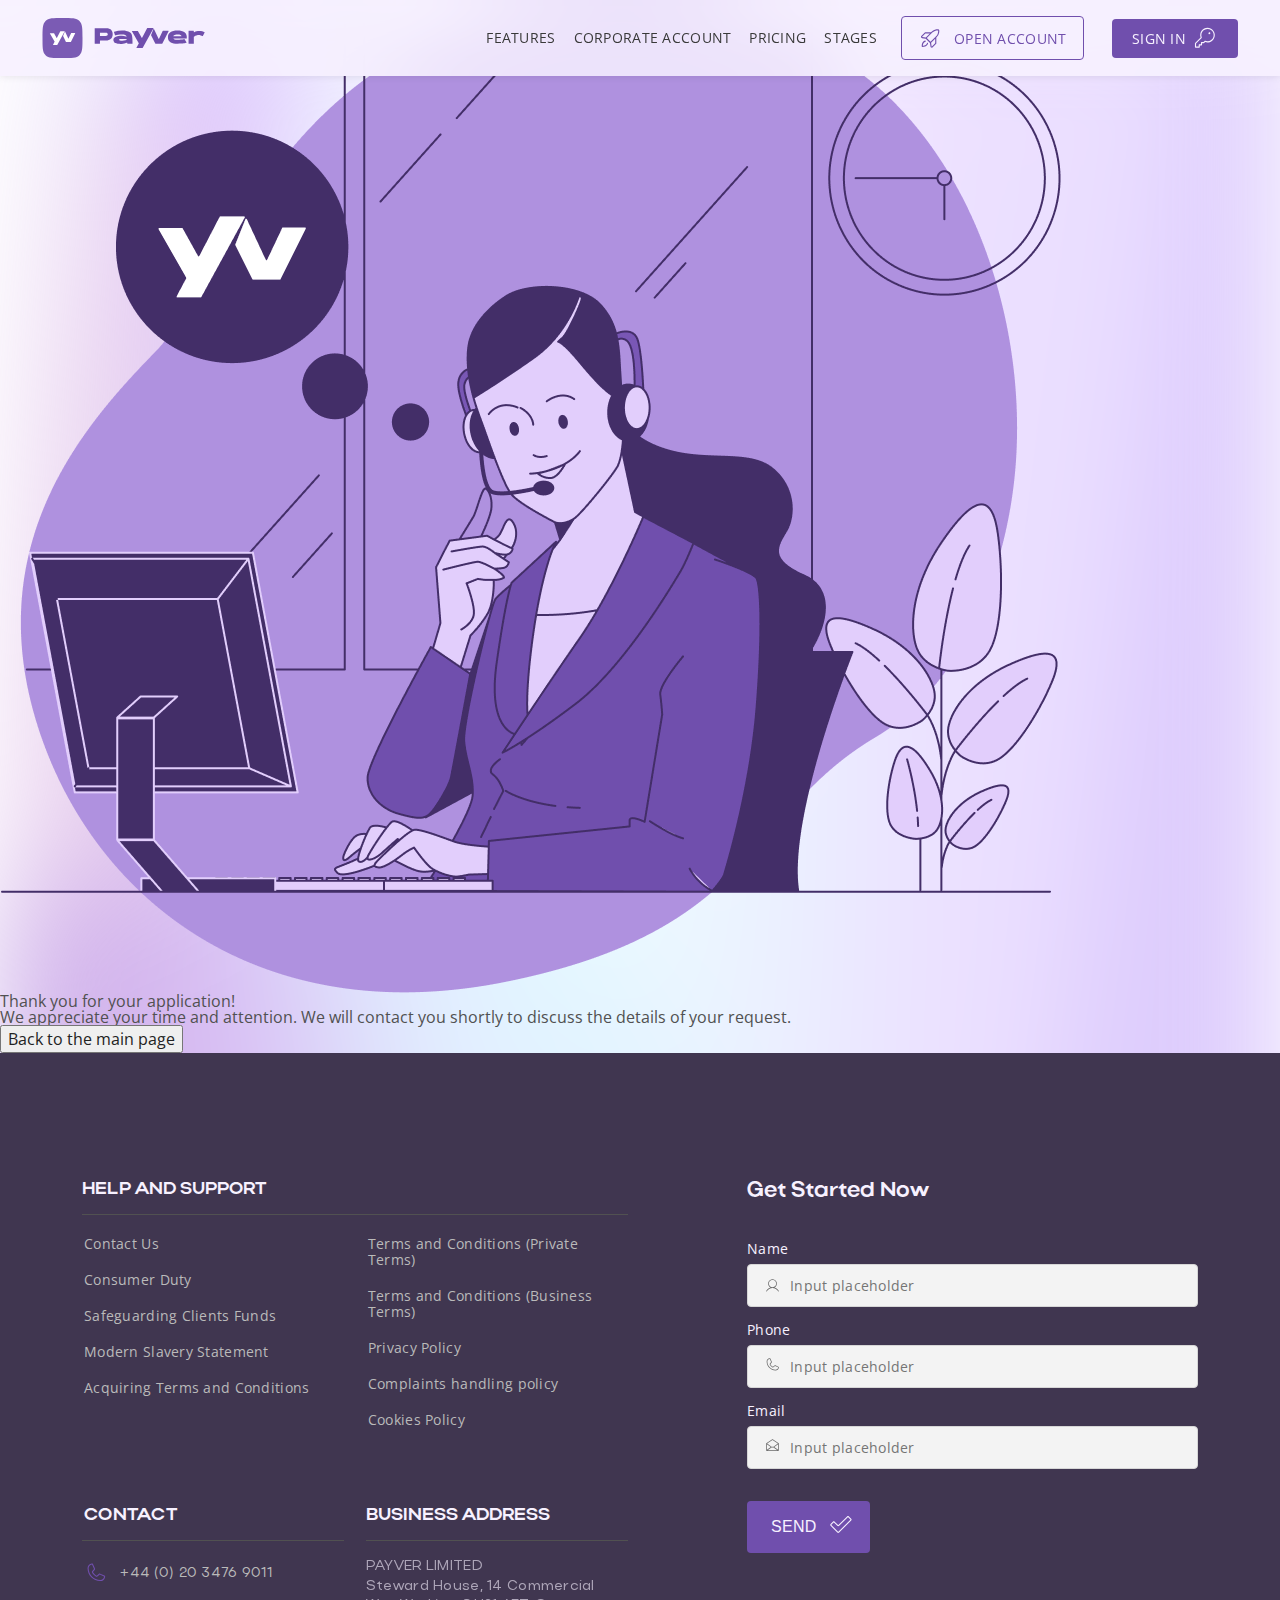
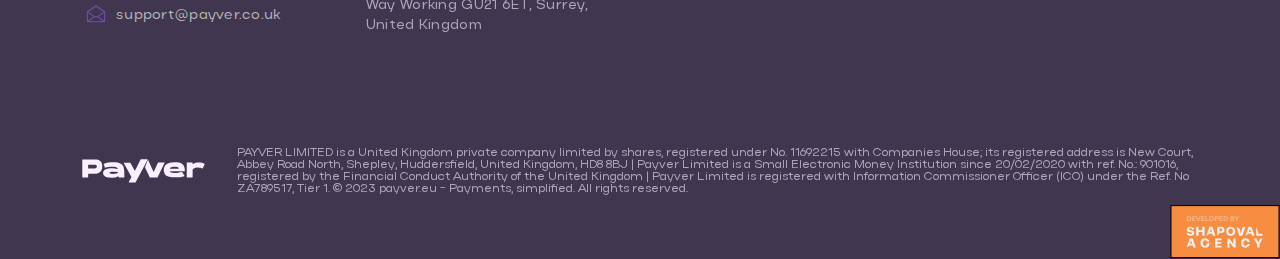
==== thank-you-page.html @ 61937134 "sss" ====
<!DOCTYPE html>
<html lang="en">
<head>
    <meta charset="UTF-8">
    <meta name="viewport" content="width=device-width, initial-scale=1.0">
    <link rel="icon" type="image/x-icon" href="image/favicon.png">
    <link rel="stylesheet" href="style/slick.css">
    <link rel="stylesheet" href="style/reset.css">
    <link rel="stylesheet" href="style/style.css">

    <title>Payver</title>
</head>
<body>
    <header>
        <div class="header-wrapper">
            <div class="logo">
                <a href="#">
                    <img src="image/Logo.svg" alt="Payver">
                </a>
            </div>
            <ul class="header-navigation">
                <li>
                    <a href="#">Features</a>
                </li>
                <li>
                    <a href="#">Corporate account</a>
                </li>
                <li>
                    <a href="#">Pricing</a>
                </li>
                <li>
                    <a href="#">stages</a>
                </li>
            </ul>
            <div class="header-group-button">
                <button>open account</button>
                <button>Sign in</button>
            </div>
            <div class="burger-icon">
                <div class="burger-line"></div>
                <div class="burger-line"></div>
                <div class="burger-line"></div>
            </div>
        </div>
    </header>

    <main class="main">
        <div class="main-container">
            <div class="main-container-left">
                <img src="image/thank-you-img.png" alt="thank-you-img">
            </div>
            <div class="main-container-right">
                <h1>Thank you for your application!</h1>
                <p>We appreciate your time and attention. We will contact you shortly to discuss the details of your request.</p>
                <button>Back to the main page</button>
            </div>
        </div>
        <footer>
            <div class="wrapper">
                <div class="footer-flex">
                    <div class="footer-left">
                        <div class="footer-left-top">
                            <h2>HELP AND SUPPORT</h2>
                            <div class="footer-left-top-flex footer-left-top-flex-hover">
                                <ul>
                                    <li>
                                        <a href="#">Contact Us</a>
                                    </li>
                                    <li>
                                        <a href="#">Consumer Duty</a>
                                    </li>
                                    <li>
                                        <a href="#">Safeguarding Clients Funds</a>
                                    </li>
                                    <li>
                                        <a href="#">Modern Slavery Statement</a>
                                    </li>
                                    <li>
                                        <a href="#">Acquiring Terms and Conditions</a>
                                    </li>
                                </ul>
                                <ul>
                                    <li>
                                        <a href="#">Terms and Conditions (Private Terms)</a>
                                    </li>
                                    <li>
                                        <a href="#">Terms and Conditions (Business Terms)</a>
                                    </li>
                                    <li>
                                        <a href="#">Privacy Policy</a>
                                    </li>
                                    <li>
                                        <a href="#">Complaints handling policy</a>
                                    </li>
                                    <li>
                                        <a href="#">Cookies Policy</a>
                                    </li>
                                </ul>
                            </div>
                        </div>
                        <div class="footer-left-bottom">
                            <div class="footer-left-top-flex footer-left-top-flex2">
                                <ul>
                                    <li>CONTACT</li>
                                    <li>
                                        <a href="#">
                                            <img src="image/link-tel.svg" alt="+44 (0) 20 3476 9011"> +44 (0) 20 3476
                                            9011
                                        </a>
                                    </li>
                                    <li>
                                        <a href="#"><img src="image/link-mail.svg"
                                                alt="+44 (0) 20 3476 9011">support@payver.co.uk</a>
                                    </li>
                                </ul>
                                <div>
                                    <h2>BUSINESS ADDRESS</h2>
                                    <p>PAYVER LIMITED <br> Steward House, 14 Commercial Way Working GU21 6ET, Surrey,
                                        United
                                        Kingdom</p>
                                </div>
                            </div>
                        </div>
                    </div>
                    <div class="footer-right">
                        <h2>Get Started Now</h2>
                        <form action="">
                            <label for="name">
                                Name
                            </label>
                            <input type="text" placeholder="Input placeholder" name="name" class="input-footer">
                            <label for="tel">
                                Phone
                            </label>
                            <input type="tel" placeholder="Input placeholder" name="tel" class="input-footer">
                            <label for="email">
                                Email
                            </label>
                            <input type="email" placeholder="Input placeholder" name="email" class="input-footer">
                            <input type="submit" class="submit" value="Send">
                        </form>
                    </div>
                </div>
                <div class="footer-bottom">
                    <div class="footer-bottom-logo">
                        <img src="image/big-logo.svg" alt="Payver">
                    </div>
                    <p>PAYVER LIMITED is a United Kingdom private company limited by shares, registered under No.
                        11692215
                        with Companies House; its registered address is New Court, Abbey Road North, Shepley,
                        Huddersfield,
                        United Kingdom, HD8 8BJ | Payver Limited is a Small Electronic Money Institution since
                        20/02/2020
                        with ref. No.: 901016, registered by the Financial Conduct Authority of the United Kingdom |
                        Payver
                        Limited is registered with Information Commissioner Officer (ICO) under the Ref. No ZA789517,
                        Tier
                        1. © 2023 payver.eu - Payments, simplified. All rights reserved.</p>
                </div>
            </div>
            <div class="footer-position">
                <a href="#">
                    <img src="image/LabelAgency.svg" alt="shapoval agency">
                </a>
            </div>
        </footer>
    </main>

</body>
</html>
---- style/style.css ----
@font-face {
    font-family: Actay-Regular;
    src: url(../fonts/Actay-Regular.woff2) format("woff2"),
        url(../fonts/Actay-Regular.woff) format("woff"),
        url(../fonts/Actay-Regular.ttf) format("truetype"),
        url(../fonts/Actay-Regular.otf) format("opentype");
    font-weight: 400;
    font-style: normal;
    font-display: swap
}

@font-face {
    font-family: ActayWide-Bold;
    src: url(../fonts/ActayWide-Bold.otf) format("woff2"),
        url(../fonts/ActayWide-Bold.woff) format("woff"),
        url(../fonts/ActayWide-Bold.ttf) format("truetype"),
        url(../fonts/ActayWide-Bold.otf) format("opentype");
    font-weight: 700;
    font-style: normal;
    font-display: swap
}

@font-face {
    font-family: ActayWide-BoldItalic;
    src: url(../fonts/ActayWide-BoldItalic.woff2) format("woff2"),
        url(../fonts/ActayWide-BoldItalic.woff) format("woff"),
        url(../fonts/ActayWide-BoldItalic.ttf) format("truetype"),
        url(../fonts/ActayWide-BoldItalic.otf) format("opentype");
    font-weight: 700;
    font-style: italic;
    font-display: swap
}

@font-face {
    font-family: OpenSans;
    src: url(../fonts/OpenSans.woff2) format("woff2"),
        url(../fonts/OpenSans.woff) format("woff"),
        url(../fonts/OpenSans.ttf) format("truetype"),
        url(../fonts/OpenSans.otf) format("opentype");
    font-weight: 400;
    font-style: normal;
    font-display: swap
}

@font-face {
    font-family: Ubuntu-Regular;
    src: url(../fonts/Ubuntu-Regular.woff2) format("woff2"),
        url(../fonts/Ubuntu-Regular.woff) format("woff"),
        url(../fonts/Ubuntu-Regular.ttf) format("truetype"),
        url(../fonts/Ubuntu-Regular.otf) format("opentype");
    font-weight: 400;
    font-style: normal;
    font-display: swap
}

body {
    font-family: OpenSans, sans-serif;
    color: #515151;
    font-weight: 400;
    position: relative;
}

body::after {
    content: "";
    background: url(../image/Background.svg);
    background-repeat: no-repeat;
    background-size: cover;
    background-position: center;
    width: 100%;
    height: 100%;
    position: absolute;
    left: 0;
    top: 0;
    filter: blur(52.491641998291016px);
    z-index: 0;
}

main {
    position: relative;
    z-index: 1;
    overflow: hidden;
}

.input-form {
    transition: all 0.5s;
    cursor: pointer;
}

.input-form:hover {
    border: 1px solid #7957B5 !important;
    transition: all 0.5s;
}

.input-form:hover::placeholder {
    color: #393939 !important;
    transition: all 0.5s;
}

.input-form:focus {
    border: 1px solid #7957B5 !important;
    transition: all 0.5s;
}

.input-form:focus::placeholder {
    color: #393939 !important;
    transition: all 0.5s;
}

.input-form:active {
    border: 1px solid #7957B5 !important;
    transition: all 0.5s;
}

.input-form:active::placeholder {
    color: #393939 !important;
    transition: all 0.5s;
}

button {
    font-family: OpenSans, sans-serif;
    font-weight: 400;
    transition: all 0.5s;
}

.header-group-button button:nth-of-type(2):hover {
    background: url(../image/button-icon2.svg), #9571D2;
    background-size: inherit;
    background-repeat: no-repeat;
    background-position: 70px;
    transition: all 0.5s;
}

.header-group-button button:nth-of-type(2):active {
    background: url(../image/button-icon2.svg), #5D4191;
    background-size: inherit;
    background-repeat: no-repeat;
    background-position: 70px;
    transition: all 0.5s;
}

.header-group-button button:nth-of-type(1):hover {
    border: 1px solid #9571D2;
    color: #9571D2;
    transition: all 0.5s;
}

.header-group-button button:nth-of-type(1):active {
    border: 1px solid #5D4191;
    color: #5D4191;
    transition: all 0.5s;
}

.card-payments-left button:hover {
    background: url(../image/arrow-btn.svg), #9571D2;
    background-repeat: no-repeat;
    background-size: auto;
    background-position: 173px 15px;
    transition: all 0.5s;
}

.card-payments-left button:active {
    background: url(../image/arrow-btn.svg), #5D4191;
    background-repeat: no-repeat;
    background-size: auto;
    background-position: 173px 15px;
    transition: all 0.5s;
}

.banking-account-top button:hover {
    background: url(../image/arrow-btn.svg), #9571D2;
    background-repeat: no-repeat;
    background-size: auto;
    background-position: 173px 15px;
    transition: all 0.5s;
}

.banking-account-top button:active {
    background: url(../image/arrow-btn.svg), #5D4191;
    background-repeat: no-repeat;
    background-size: auto;
    background-position: 173px 15px;
    transition: all 0.5s;
}

.transparent-pricing-left button:hover {
    background: url(../image/arrow-btn.svg), #9571D2;
    background-repeat: no-repeat;
    background-size: auto;
    background-position: 150px 15px;
    transition: all 0.5s;
}

.transparent-pricing-left button:active {
    background: url(../image/arrow-btn.svg), #5D4191;
    background-repeat: no-repeat;
    background-size: auto;
    background-position: 150px 15px;
    transition: all 0.5s;
}

.features-top button:hover {
    background: url(../image/arrow-btn.svg), #9571D2;
    background-repeat: no-repeat;
    background-size: auto;
    background-position: 80px 15px;
    transition: all 0.5s;
}

.features-top button:active {
    background: url(../image/arrow-btn.svg), #5D4191;
    background-repeat: no-repeat;
    background-size: auto;
    background-position: 80px 15px;
    transition: all 0.5s;
}

.viban-account .wrapper>button:hover {
    background: url(../image/icon-people.svg), #9571D2;
    background-repeat: no-repeat;
    background-size: auto;
    background-position: 160px 12px;
    transition: all 0.5s;
}

.viban-account .wrapper>button:active {
    background: url(../image/icon-people.svg), #5D4191;
    background-repeat: no-repeat;
    background-size: auto;
    background-position: 160px 12px;
    transition: all 0.5s;
}

.viban-account-tampl-section-flex button:hover {
    background: url(../image/arrow-btn.svg), #9571D2;
    background-repeat: no-repeat;
    background-size: auto;
    background-position: 130px 16px;
    transition: all 0.5s;
}

.viban-account-tampl-section-flex button:active {
    background: url(../image/arrow-btn.svg), #5D4191;
    background-repeat: no-repeat;
    background-size: auto;
    background-position: 130px 16px;
    transition: all 0.5s;
}

.multicurrency-left-flex button:nth-of-type(1):hover {
    background: url(../image/icon-people.svg), #9571D2;
    background-repeat: no-repeat;
    background-size: auto;
    background-position: 255px 11px;
    transition: all 0.5s;
}

.multicurrency-left-flex button:nth-of-type(1):active {
    background: url(../image/icon-people.svg), #5D4191;
    background-repeat: no-repeat;
    background-size: auto;
    background-position: 255px 11px;
    transition: all 0.5s;
}

.banner-item button:hover {
    background: url(../image/icon-btn.svg), #E2CEFC;
    background-repeat: no-repeat;
    background-size: auto;
    background-position: 135px;
    transition: all 0.5s;
}

.banner-item button:active {
    background: url(../image/icon-btn.svg), #CAADF4;
    background-repeat: no-repeat;
    background-size: auto;
    background-position: 135px;
    transition: all 0.5s;
}

.banner-right>button:hover {
    background: #F7F1FF;
    border: 1px solid transparent;
    color: #704FAD;
    transition: all 0.5s;
}

.banner-right>button:active {
    background: #E2CEFC;
    color: #704FAD;
    border: 1px solid #CAADF4;
    transition: all 0.5s;

}

.multicurrency-left-flex button:nth-of-type(2):hover {
    border: 1px solid #9571D2;
    color: #9571D2;
    transition: all 0.5s;
}

.multicurrency-left-flex button:nth-of-type(2):active {
    border: 1px solid #5D4191;
    color: #5D4191;
    transition: all 0.5s;
}

header {
    position: absolute;
    left: 0;
    top: 0;
    height: 76px;
    width: 100%;
    background: rgba(247, 241, 255, 0.85);
    box-shadow: 0px 0px 8px 0px rgba(0, 0, 0, 0.10);
    backdrop-filter: blur(32px);
    z-index: 100;
}

.header-wrapper {
    max-width: 1372px;
    width: 100%;
    display: flex;
    margin: 0 auto;
    align-items: center;
    height: 100%;
}

.header-navigation {
    display: flex;
    align-items: center;
    margin-left: auto;
}

.header-navigation li {
    margin-right: 18px;
    padding-bottom: 4px;
    padding-top: 4px;
    cursor: pointer;
    transition: all 0.5s;
    border-bottom: 2px solid transparent;
}

.header-navigation li:hover {
    border-bottom: 2px solid #704FAD;
    transition: all 0.5s;
}

.header-navigation li:nth-last-of-type(1) {
    margin-right: 24px;
}

.header-navigation li a {
    color: #393939;
    font-size: 14px;
    font-style: normal;
    font-weight: 400;
    line-height: normal;
    letter-spacing: 0.28px;
    text-transform: uppercase;
    text-decoration: none;
}

.header-group-button button:nth-of-type(1) {
    width: 183px;
    height: 44px;
    border-radius: 4px;
    background: url(../image/button-icon1.svg);
    background-size: auto;
    background-repeat: no-repeat;
    background-position: 16px;
    font-family: OpenSans, sans-serif;
    border: 1px solid #704FAD;
    padding: 10px 20px 10px 52px;
    box-sizing: border-box;
    color: #704FAD;
    font-size: 14px;
    font-weight: 400;
    letter-spacing: 0.28px;
    text-transform: uppercase;
    white-space: nowrap;
    margin-right: 24px;
    border-radius: 4px;
}

.header-group-button button:nth-of-type(2) {
    padding: 10px 20px;
    border-radius: 4px;
    background: url(../image/button-icon2.svg), #704FAD;
    background-size: inherit;
    background-repeat: no-repeat;
    background-position: 80px;
    padding: 10px 52px 10px 20px;
    box-sizing: border-box;
    color: #F7F1FF;
    font-family: OpenSans, sans-serif;
    font-size: 14px;
    font-weight: 400;
    letter-spacing: 0.28px;
    text-transform: uppercase;
    border-radius: 4px;
    border: none;
}

.banner {
    padding-top: 124px;
    padding-bottom: 48px;
}

.banner-wrapper {
    max-width: 1372px;
    margin: 0 auto;
    display: flex;
    justify-content: space-between;
}

.banner-left {
    min-width: 715px;
    max-width: 864px;
    border-radius: 8px;
    height: 564px;
    position: relative;
    width: 100%;
    margin-right: 24px;
}

.banner-slider {
    min-width: 715px;
    max-width: 864px;
    border-radius: 8px;
    height: 564px;
    width: 100%;
}

.banner-slider .slick-list {
    width: 100%;
    height: 100%;
}

.banner-slider .slick-list .slick-track {
    width: 100%;
    height: 100%;
}

.banner-slider .slick-slide {
    height: 100%;
    min-width: 715px;
    max-width: 864px;
    width: 100%;
}

.banner-slider .slick-slide>div {
    height: 100%;
}

.banner-item {
    border-radius: 8px;
    background: url(../image/banner-left-img.png);
    background-repeat: no-repeat;
    background-size: cover;
    background-position: right;
    min-width: 715px;
    max-width: 864px;
    width: 100%;
    height: 100%;
    box-sizing: border-box;
    padding: 101px 128px 32px 72px;
    display: flex !important;
}

.banner-right {
    background: url(../image/banner-right-img.png);
    background-repeat: no-repeat;
    background-size: cover;
    width: 100%;
    min-width: 335px;
    max-width: 484px;
    border-radius: 8px;
    height: 564px;
    display: flex;
    flex-direction: column;
    align-items: center;
    padding: 56px 0 32px 0;
    box-sizing: border-box;
    background-position: center;
}

.banner-item-left h2 {
    color: #F7F1FF;
    font-family: ActayWide-Bold, sans-serif;
    font-size: 50px;
    font-weight: 700;
    line-height: 110%;
    margin-bottom: 16px;
}

.banner-item-left h2 span {
    color: #CAADF4;
    font-family: ActayWide-Bold, sans-serif;
    font-size: 50px;
    font-weight: 700;
    line-height: 110%;
}

.banner-item-left p {
    max-width: 356px;
    color: #F7F1FF;
    font-family: Actay-Regular, sans-serif;
    font-weight: 400;
    line-height: 140%;
    letter-spacing: 0.28px;
    margin-bottom: 36px;
}

.banner-item-left p span {
    color: #CAADF4;
    font-family: Actay-Regular, sans-serif;
    font-size: 14px;
    font-weight: 700;
}

.banner-item button {
    padding: 14px 56px 14px 24px;
    background: url(../image/icon-btn.svg), #F7F1FF;
    background-repeat: no-repeat;
    background-size: auto;
    background-position: 135px;
    color: #704FAD;
    font-size: 16px;
    font-weight: 400;
    letter-spacing: 0.32px;
    text-transform: uppercase;
    border: none;
    border-radius: 4px;
}

.banner-item-left {
    width: 356px;
}

.banner-item-right {
    display: flex;
    flex-direction: column;
    margin-top: 260px;
    padding-bottom: 27px;
    margin-left: 20px;
}

.banner-item-right h3 {
    color: #F7F1FF;
    font-family: ActayWide-Bold, sans-serif;
    font-size: 24px;
    font-weight: 700;
    letter-spacing: 0.48px;
    line-height: 120%;
    margin-bottom: 13px;
}

.banner-item-right p {
    color: #F7F1FF;
    font-size: 14px;
    font-weight: 400;
    letter-spacing: 0.28px;
    text-transform: uppercase;
}

.banner-slider-dots {
    position: absolute;
    bottom: 32px;
    left: 72px;
}

.banner-slider-dots ul {
    display: flex;
    align-items: center;
}

.banner-slider-dots ul li {
    width: 12px;
    height: 12px;
    border-radius: 50%;
    background: #F7F1FF;
    margin-right: 8px;
    cursor: pointer;
}

.banner-slider-dots ul .slick-active {
    background: #432E68;
}

.banner-slider-dots ul li button {
    font-size: 0;
    border: none;
    background: transparent;
    padding: 0;
}

.banner-right>span {
    color: #F7F1FF;
    text-align: center;
    font-family: Actay-Regular, sans-serif;
    font-size: 16px;
    line-height: 110%;
    letter-spacing: 0.32px;
    text-transform: uppercase;
    margin-bottom: 2px;
}

.banner-right>h3 {
    margin-top: 270px;
    color: #F7F1FF;
    text-align: center;
    font-family: ActayWide-Bold, sans-serif;
    font-size: 32px;
    font-weight: 700;
    line-height: 110%;
    letter-spacing: 0.64px;
    text-transform: uppercase;
    margin-bottom: 8px;
}

.banner-right>p {
    color: #F7F1FF;
    text-align: center;
    font-family: Actay-Regular, sans-serif;
    font-size: 14px;
    font-weight: 400;
    line-height: 140%;
    letter-spacing: 0.28px;
    margin-bottom: 18px;
}

.banner-right>button {
    padding: 14px 24px;
    border-radius: 4px;
    border: 1px solid #F7F1FF;
    color: #F7F1FF;
    font-size: 16px;
    letter-spacing: 0.32px;
    text-transform: uppercase;
    background: transparent;
}

.digital-payments {
    padding: 128px 0 192px 0;
}

.wrapper {
    max-width: 1116px;
    margin: 0 auto;
}

.digital-payments-top {
    display: flex;
    margin-bottom: 128px;
}

.digital-payments-top h2 {
    color: #272727;
    font-family: ActayWide-Bold, sans-serif;
    font-size: 35px;
    max-width: 356px;
    margin-right: 24px;
    line-height: 125%;
}

.digital-payments-top p {
    color: #84828E;
    font-family: Actay-Regular, sans-serif;
    font-size: 17px;
    max-width: 465px;
    line-height: 125%;
}

.digital-payments-top button {
    border-radius: 4px;
    background: url(../image/arrow-btn.svg), #704FAD;
    background-repeat: no-repeat;
    background-size: auto;
    background-position: 150px;
    border: none;
    width: 199px;
    height: 52px;
    padding-left: 24px;
    padding-right: 56px;
    box-sizing: border-box;
    color: #F7F1FF;
    font-size: 16px;
    letter-spacing: 0.32px;
    text-transform: uppercase;
    margin-left: auto;
}

.digital-payments-top button:hover {
    background: url(../image/arrow-btn.svg), #9571D2;
    background-repeat: no-repeat;
    background-size: auto;
    background-position: 150px;
    transition: all 0.5s;
}

.digital-payments-top button:active {
    background: url(../image/arrow-btn.svg), #5D4191;
    background-repeat: no-repeat;
    background-size: auto;
    background-position: 150px;
    transition: all 0.5s;
}

.digital-payments-main {
    display: flex;
    flex-wrap: wrap;
    justify-content: space-between;
}

.digital-payments-main-container {
    border-radius: 4px;
    border: 2px solid #E2CEFC;
    background: #F4F3F5;
    display: flex;
    width: 261px;
    height: 272px;
    min-width: 261px;
    max-width: 261px;
    min-height: 272px;
    max-height: 272px;
    padding: 16px 16px 24px 16px;
    flex-direction: column;
    align-items: center;
    box-sizing: border-box;
    margin-bottom: 24px;
    transition: all 0.5s;
    cursor: pointer;
}

.digital-payments-main-container:hover {
    transition: all 0.5s;
    background: #704FAD;
    justify-content: flex-start;
    padding-top: 25px;
}

.digital-payments-main-container:hover h3 {
    color: #F7F1FF;
    /* transform: translateY(-25px); */
    transition: all 0.5s;
}

.digital-payments-main-container:hover p {
    /* transform: translateY(-25px); */
    transition: all 0.5s;
}

.digital-payments-main-container img {
    transition: all 0.5s;
}

.digital-payments-main-container:hover img {
    transition: all 0.5s;
    /* transform: translateY(-20px); */
    filter: invert(100%) sepia(100%) saturate(15%) hue-rotate(280deg) brightness(111%) contrast(160%);
}

.digital-payments-main .digital-payments-main-container:nth-of-type(5) {
    margin-bottom: 0 !important;
}

.digital-payments-video-container {
    border-radius: 4px;
    height: 272px;
    overflow: hidden;
    flex-grow: 1;
    display: flex;
    margin-left: 24px;
}

.digital-payments-video-container {
    position: relative;
}

.digital-payments-video-container video {
    width: 100%;
    max-width: 100%;
    object-fit: cover;
}

.digital-payments-video-container:after {
    content: "";
    border: 1px solid rgba(138, 107, 194, 0.25);
    background: linear-gradient(0deg, rgba(123, 91, 180, 0.50) 0%, rgba(123, 91, 180, 0.50) 100%);
    background-blend-mode: lighten;
    width: 100%;
    height: 100%;
    position: absolute;
    left: 0;
    top: 0;
}

.digital-payments-main-container h3 {
    margin-top: 16px;
    color: #272727;
    font-size: 14px;
    font-family: ActayWide-Bold, sans-serif;
    width: 80%;
    text-align: center;
    line-height: 110%;
    transition: all 0.5s;
}

.card-payments {
    background: url(../image/FullBG.svg);
    background-repeat: no-repeat;
    background-size: cover;
    height: 600px;
}

.card-payments .wrapper {
    max-width: 1116px;
    margin: 0 auto;
    display: flex;
    justify-content: space-between;
    align-items: center;
}

.card-payments-right {
    position: relative;
    height: 600px;
    width: 451px;
    display: flex;
    flex-direction: column;
    align-items: flex-end;
    z-index: 1;
    padding-right: 18.5px;
    box-sizing: border-box;
    padding-top: 64px;
}

.card-payments-right-position {
    position: absolute;
    left: 0;
    top: 0;
    width: 100%;
    height: 100%;
    z-index: 0;
}

.card-payments-right-position img {
    width: 100%;
    height: 100%;
    max-width: 100%;
    object-fit: cover;
    object-position: -80px;
}

.card-payments-left {
    max-width: 641px;
}

.card-payments-left h2 {
    font-family: ActayWide-Bold, sans-serif;
    color: #272727;
    font-size: 35px;
    font-weight: 700;
    margin-bottom: 44px;
}

.card-payments-left p {
    font-family: Actay-Regular, sans-serif;
    margin-bottom: 40px;
    color: #84828E;
    font-size: 17px;
    line-height: 125%;
}

.card-payments-left button {
    border-radius: 4px;
    background: url(../image/arrow-btn.svg), #704FAD;
    background-repeat: no-repeat;
    background-size: auto;
    background-position: 173px 15px;
    border: none;
    width: 221px;
    height: 52px;
    padding-left: 24px;
    padding-right: 56px;
    box-sizing: border-box;
    color: #F7F1FF;
    font-size: 16px;
    letter-spacing: 0.32px;
    text-transform: uppercase;
    margin-left: auto;
}

.card-payments-container {
    display: flex;
    align-items: center;
    flex-wrap: wrap;
}

.card-payments-container-img {
    width: 80px;
    height: 45px;
    margin-right: 8px;
    margin-bottom: 40px;
}

.card-payments-container-img:nth-last-of-type(1) {
    margin-right: 0;
}

.card-payments-container-img img {
    width: 100%;
    height: 100%;
    object-fit: cover;
}

.banking-account {
    padding: 216px 0 198px 0;
}

.banking-account .wrapper {
    max-width: 1440px;
    padding: 40px 162px 44px 162px;
    box-sizing: border-box;
    background: url(../image/map.svg);
    background-repeat: no-repeat;
    background-size: contain;
}

.banking-account-top {
    display: flex;
    justify-content: space-between;
}

.banking-account-top h2 {
    color: #272727;
    font-family: ActayWide-Bold, sans-serif;
    font-size: 35px;
    line-height: 125%;
}

.banking-account-top button {
    border-radius: 4px;
    background: url(../image/arrow-btn.svg), #704FAD;
    background-repeat: no-repeat;
    background-size: auto;
    background-position: 173px 15px;
    border: none;
    width: 207px;
    height: 52px;
    padding-left: 24px;
    padding-right: 56px;
    box-sizing: border-box;
    color: #F7F1FF;
    font-size: 16px;
    letter-spacing: 0.32px;
    text-transform: uppercase;
}

.card-payments-right-logo {
    position: relative;
    z-index: 2;
    width: 171.548px;
    height: 31.19px;
    margin-bottom: 47px;
}

.card-payments-right-logo img {
    width: 100%;
    height: 100%;
    object-fit: cover;
}

.card-payments-right h3 {
    position: relative;
    z-index: 2;
    color: #FFF;
    font-family: ActayWide-Bold, sans-serif;
    font-size: 24px;
    line-height: 110%;
    letter-spacing: 0.48px;
    text-transform: capitalize;
    margin-bottom: 24px;
}

.card-payments-right p {
    position: relative;
    z-index: 2;
    color: #FFF;
    font-family: ActayWide-Bold, sans-serif;
    font-size: 14px;
    line-height: 140%;
    letter-spacing: 0.28px;
    text-transform: uppercase;
}

.banking-account-main {
    display: flex;
    justify-content: space-between;
}

.banking-account-left {
    width: 356px;
    margin-top: 137px;
}

.banking-account-right {
    max-width: 641px;
}

.banking-account-right-img {
    width: 100%;
    height: 500px;
}

.banking-account-right-img img {
    width: 100%;
    max-width: 100%;
    height: 100%;
    object-fit: cover;
}

.banking-account-left-card {
    border-radius: 4px;
    border: 1px solid#E2CEFC;
    background: #F7F1FF;
    padding: 24px;
    display: flex;
    box-sizing: border-box;
    width: 100%;
    height: auto;
    margin-bottom: 16px;
}

.banking-account-left-card:nth-last-of-type(1) {
    margin-bottom: 0;
}

.banking-account-left-card-img {
    border-radius: 6px;
    background: #E2CEFC;
    width: 48px;
    min-width: 48px;
    height: 48px;
    display: flex;
    align-items: center;
    justify-content: center;
    margin-right: 16px;
}

.banking-account-left-card-text h3 {
    color: #272727;
    font-size: 14px;
    font-family: ActayWide-Bold, sans-serif;
    margin-bottom: 13px;
}

.banking-account-left-card-text p {
    color: #696969;
    font-family: Actay-Regular, sans-serif;
    font-size: 14px;
    line-height: 140%;
    letter-spacing: 0.28px;
}

.banking-account-right {
    position: relative;
    display: flex;
    align-items: flex-end;
}

.banking-account-right-position {
    border-radius: 4px;
    border: 0.5px solid#F7F1FF;
    background: #F7F1FF;
    padding: 16px;
    box-sizing: border-box;
    width: 296px;
    position: absolute;
    top: 0;
    left: 0;
    z-index: 1;
    box-shadow: 0px 2px 4px -2px rgba(0, 0, 0, 0.05), 0px 4px 6px -1px rgba(0, 0, 0, 0.10);
}

.banking-account-right-position-container {
    display: flex;
    align-items: center;
    justify-content: space-between;
}

.banking-account-right-position h3 {
    color: #272727;
    font-family: ActayWide-Bold, sans-serif;
    font-size: 14px;
    margin-bottom: 8px;
}

.banking-account-right-position p {
    color: #696969;
    font-family: Actay-Regular, sans-serif;
    font-size: 14px;
    line-height: 140%;
    letter-spacing: 0.28px;
    margin-bottom: 8px;
}

.banking-account-right-position::after {
    content: "";
    width: 16px;
    height: 16px;
    background: #F7F1FF;
    position: absolute;
    bottom: -8px;
    left: 50%;
    transform: translateX(-50%) rotate(45deg);
    -webkit-box-shadow: 4px 4px 5px 0px rgba(0, 0, 0, 0.05);
    -moz-box-shadow: 4px 4px 5px 0px rgba(0, 0, 0, 0.05);
    box-shadow: 4px 4px 5px 0px rgba(0, 0, 0, 0.05);
    z-index: 0;
}

.transparent-pricing {
    padding: 128px 0 160px 0;
    background: #F7F1FF;
}

.transparent-pricing .wrapper {
    max-width: 1365px;
    position: relative;
    transform: translateX(-50%);
    left: 56%;
    width: 100%;
    margin: 0;
    display: flex;
    justify-content: space-between;
    padding-left: 10px;
    box-sizing: border-box;
}

.transparent-pricing-right {
    width: 700px;
    height: 575px;
    position: relative;
}

.transparent-pricing-right-img-1 img {
    width: 100%;
    height: 100%;
    object-fit: contain;
}

.transparent-pricing-right-img-2 {
    position: absolute;
    top: 17px;
    left: 16px;
    width: 668.05px;
    height: 376.356px;
}

.transparent-pricing-right-img-2 img {
    width: 100%;
    height: 100%;
    object-fit: cover;
}

.transparent-pricing-left {
    max-width: 546px;
    margin-top: 126px;
}

.transparent-pricing-left h2 {
    color: #272727;
    font-family: ActayWide-Bold, sans-serif;
    font-size: 42px;
    margin-bottom: 71px;
}

.transparent-pricing-left-container {
    display: flex;
    justify-content: space-between;
    flex-wrap: wrap;
}

.transparent-pricing-left-container-card {
    width: 261px;
    display: flex;
    margin-bottom: 32px;
}

.transparent-pricing-left-container-card-img {
    margin-right: 8px;
    width: 32px;
    height: 32px;
    min-width: 32px;
}

.transparent-pricing-left-container-card-img img {
    width: 100%;
    height: 100%;
    object-fit: cover;
}

.transparent-pricing-left-container-card h3 {
    color: #272727;
    font-family: Actay-Regular, sans-serif;
    font-size: 17px;
    line-height: 125%;
}

.transparent-pricing-left button {
    margin-top: 14px;
    border-radius: 4px;
    background: url(../image/arrow-btn.svg), #704FAD;
    background-repeat: no-repeat;
    background-size: auto;
    background-position: 150px 15px;
    border: none;
    width: 199px;
    height: 52px;
    padding-left: 24px;
    padding-right: 56px;
    box-sizing: border-box;
    color: #F7F1FF;
    font-size: 16px;
    letter-spacing: 0.32px;
    text-transform: uppercase;
}

.transparent-pricing {
    position: relative;
}

.compliant {
    background: url(../image/compliant-bg.svg), #7957B5;
    background-repeat: no-repeat;
    position: absolute;
    max-width: 1116px;
    left: 50%;
    transform: translateX(-50%);
    bottom: -15%;
    padding: 48px 95px;
    border-radius: 8px;
    width: 100%;
    box-sizing: border-box;
}

.compliant-container-position {
    position: absolute;
    left: 32px;
    top: 32px;
}

.compliant-container {
    display: flex;
    align-items: flex-end;
    justify-content: space-between;
}

.compliant-container-left {
    min-width: 380px;
}

.compliant-container-left h2 {
    color: #F7F1FF;
    font-family: ActayWide-Bold, sans-serif;
    font-size: 35px;
    line-height: 125%;
}

.compliant-container-right-section {
    display: flex;
    padding-bottom: 8px;
    border-bottom: 1px solid #9571D2;
}

.compliant-container-right-section:nth-last-of-type(1) {
    border-bottom: 0;
    padding-top: 8px;
    padding-bottom: 0;
}

.compliant-container-right-section h4 {
    color: #F7F1FF;
    font-family: ActayWide-Bold, sans-serif;
    font-size: 17px;
    min-width: 150px;
    width: 150px;
    margin-right: 16px;
    line-height: 125%;
}

.compliant-container-right-section p {
    color: #E2CEFC;
    font-family: Actay-Regular, sans-serif;
    font-size: 14px;
    line-height: 140%;
    letter-spacing: 0.28px;
}

.features {
    padding: 256px 0 128px 0;
}

.features-top {
    display: flex;
    justify-content: space-between;
    width: 100%;
    margin-bottom: 128px;
}

.features-top h2 {
    color: #272727;
    font-family: ActayWide-Bold, sans-serif;
    font-size: 35px;
    max-width: 356px;
    margin-right: 24px;
}

.features-top p {
    max-width: 535px;
    color: #84828E;
    font-family: Actay-Regular, sans-serif;
    font-size: 17px;
    margin-left: auto;
    line-height: 125%;
}

.features-top button {
    border-radius: 4px;
    background: url(../image/arrow-btn.svg), #704FAD;
    background-repeat: no-repeat;
    background-size: auto;
    background-position: 80px 15px;
    border: none;
    width: 129px;
    height: 52px;
    padding-left: 24px;
    padding-right: 56px;
    box-sizing: border-box;
    color: #F7F1FF;
    font-size: 16px;
    letter-spacing: 0.32px;
    text-transform: uppercase;
    margin-left: 72px;
}

.features-main-top {
    display: flex;
    justify-content: space-between;
    margin-bottom: 24px;
}

.features-main-bottom {
    display: flex;
    justify-content: space-between;
}

.features-main-bottom-left {
    width: 49%;
    position: relative;
    height: 428px;
}

.features-main-bottom-right-img {
    width: 100%;
    height: 428px;
    border-radius: 8px;
    overflow: hidden;
}

.features-main-bottom-right-img img {
    width: 100%;
    height: 100%;
    object-fit: cover;
}

.features-main-bottom-right {
    width: 49%;
    display: flex;
    justify-content: space-between;
    flex-wrap: wrap;
}

.features-main-top-left {
    width: 48%;
    display: flex;
    justify-content: space-between;
    flex-wrap: wrap;
}

.features-main-top-right {
    width: 49%;
    position: relative;
}

.features-main-top-right-img {
    width: 100%;
    height: 408px;
    border-radius: 8px;
    overflow: hidden;
}

.features-main-top-right-img img {
    width: 100%;
    height: 100%;
    object-fit: cover;
}

.features-main-bottom-right-flex {
    position: absolute;
    left: 24px;
    bottom: 24px;
    padding: 16px;
    box-sizing: border-box;
    display: flex;
    width: 344px;
    border-radius: 4px;
    background: #F7F1FF;
    box-shadow: 0px 1px 2px 0px rgba(0, 0, 0, 0.08);
}

.features-main-bottom-right-avatar {
    min-width: 32px;
    width: 32px;
    height: 32px;
    border-radius: 50%;
    overflow: hidden;
    margin-right: 5px;
}

.features-main-bottom-right-avatar img {
    width: 100%;
    height: 100%;
    object-fit: cover;
}

.features-main-top-right-flex {
    position: absolute;
    left: 24px;
    bottom: 24px;
    padding: 16px;
    box-sizing: border-box;
    display: flex;
    width: 344px;
    border-radius: 4px;
    background: #F7F1FF;
    box-shadow: 0px 1px 2px 0px rgba(0, 0, 0, 0.08);
}

.features-main-bottom-right-flex p {
    color: #515151;
    font-family: Actay-Regular, sans-serif;
    font-size: 14px;
    line-height: 140%;
    letter-spacing: 0.28px;
}

.features-main-top-right-avatar {
    min-width: 32px;
    width: 32px;
    height: 32px;
    border-radius: 50%;
    overflow: hidden;
    margin-right: 12px;
}

.features-main-top-right-avatar img {
    width: 100%;
    height: 100%;
    object-fit: cover;
}

.features-main-top-right-flex p {
    color: #515151;
    font-family: Actay-Regular, sans-serif;
    font-size: 14px;
    line-height: 140%;
    letter-spacing: 0.28px;
}

.features-main-top-left-card {
    padding: 24px;
    width: 261px;
    height: 192px;
    box-sizing: border-box;
    position: relative;
}

.features-main-bottom-left-card {
    padding: 24px;
    width: 261px;
    height: 192px;
    box-sizing: border-box;
    position: relative;
}

.features-main-bottom-left-card h3 {
    color: #272727;
    font-family: ActayWide-Bold, sans-serif;
    font-size: 14px;
    margin-bottom: 8px;
    line-height: 125%;
}

.features-main-bottom-left-card:nth-of-type(3) {
    margin-top: 44px;
}

.features-main-bottom-left-card:nth-of-type(4) {
    margin-top: 44px;
}

.features-main-bottom-left-card p {
    color: #515151;
    font-family: Actay-Regular, sans-serif;
    font-size: 14px;
    line-height: 140%;
    letter-spacing: 0.28px;
}

.features-main-top-left-card h3 {
    color: #272727;
    font-family: ActayWide-Bold, sans-serif;
    font-size: 14px;
    margin-bottom: 8px;
    line-height: 125%;
}

.features-main-top-left-card p {
    color: #515151;
    font-family: Actay-Regular, sans-serif;
    font-size: 14px;
    line-height: 140%;
    letter-spacing: 0.28px;
    line-height: 145%;
}

.features-main-top-left-card:nth-of-type(1):after {
    content: "";
    width: 90%;
    height: 100%;
    border-right: 1px solid #D6D6D6;
    position: absolute;
    right: -12px;
    top: 50%;
    transform: translateY(-50%);
}

.features-main-top-left-card:nth-of-type(3) {
    margin-top: 23px;
}

.features-main-top-left-card:nth-of-type(4) {
    margin-top: 23px;
}

.features-main-top-left-card:nth-of-type(1)::before {
    content: "";
    width: 88%;
    height: 90%;
    border-bottom: 1px solid #D6D6D6;
    position: absolute;
    left: 32px;
    bottom: -12px;
}

.features-main-top-left-card:nth-of-type(2) {
    padding-left: 36px;
}

.features-main-top-left-card:nth-of-type(4) {
    padding-left: 36px;
}

.features-main-top-left-card:nth-of-type(2)::before {
    content: "";
    width: 100%;
    height: 100%;
    border-bottom: 1px solid #D6D6D6;
    position: absolute;
    left: 55%;
    bottom: -12px;
    transform: translateX(-50%);
}

.features-main-top-left-card:nth-of-type(3):after {
    content: "";
    width: 90%;
    height: 100%;
    border-right: 1px solid #D6D6D6;
    position: absolute;
    right: -12px;
    top: 52%;
    transform: translateY(-50%);
}







.features-main-bottom-left-card:nth-of-type(1):after {
    content: "";
    width: 90%;
    height: 95%;
    border-right: 1px solid #D6D6D6;
    position: absolute;
    right: -12px;
    top: 50%;
    transform: translateY(-50%);
}

.features-main-bottom-left-card:nth-of-type(1)::before {
    content: "";
    width: 88%;
    height: 90%;
    border-bottom: 1px solid #D6D6D6;
    position: absolute;
    left: 25px;
    bottom: -12px;
}

.features-main-bottom-left-card:nth-of-type(2) {
    padding-left: 24px;
}

.features-main-bottom-left-card:nth-of-type(4) {
    padding-left: 24px;
}

.features-main-bottom-left-card:nth-of-type(2)::before {
    content: "";
    width: 88%;
    height: 90%;
    border-bottom: 1px solid #D6D6D6;
    position: absolute;
    right: 25px;
    bottom: -12px;
}

.features-main-bottom-left-card:nth-of-type(3):after {
    content: "";
    width: 90%;
    height: 100%;
    border-right: 1px solid #D6D6D6;
    position: absolute;
    right: -12px;
    top: 43%;
    transform: translateY(-50%);
}

.viban-account {
    padding: 128px 0;
    padding-bottom: 123px;
}

.viban-account .wrapper h2 {
    color: #272727;
    text-align: center;
    font-family: ActayWide-Bold, sans-serif;
    font-size: 35px;
    width: 75%;
    margin: 0 auto 24px auto;
    line-height: 125%;
}

.feedback-top-logo {
    width: 236px;
    min-width: 236px;
    height: 85px;
}

.feedback-top-logo img {
    width: 100%;
    height: 100%;
}

.viban-account .wrapper h2 span {
    color: #B08DE7;
    font-family: ActayWide-BoldItalic;
    font-size: 35px;
}

.viban-account .wrapper>p {
    text-align: center;
    color: #84828E;
    font-family: Actay-Regular, sans-serif;
    font-size: 17px;
    margin-bottom: 32px;
}

.viban-account .wrapper>button {
    border-radius: 4px;
    background: url(../image/icon-people.svg), #704FAD;
    background-repeat: no-repeat;
    background-size: auto;
    background-position: 160px 12px;
    border: none;
    width: 207px;
    height: 52px;
    padding-left: 24px;
    padding-right: 56px;
    box-sizing: border-box;
    color: #F7F1FF;
    font-size: 16px;
    letter-spacing: 0.32px;
    text-transform: uppercase;
    margin: 0 auto;
    display: block;
}

.viban-account-tampl {
    margin-top: 96px;
    display: flex;
    flex-direction: column;
    align-items: center;
}

.viban-account-tampl-section {
    display: flex;
    height: 201.5px;
    position: relative;
}

.viban-account-tampl-section:nth-last-of-type(1):after {
    content: none;
}

.viban-account-tampl-section:nth-last-of-type(1) {
    height: auto;
}

.viban-account-tampl-section h3 {
    color: #282828;
    text-align: right;
    font-family: ActayWide-Bold, sans-serif;
    font-size: 17px;
    width: 225px;
    margin-right: 24px;
}

.viban-account-tampl-section-number {
    height: 100%;
}

.viban-account-tampl-section>p {
    font-family: Actay-Regular, sans-serif;
    margin-left: 24px;
    color: #515151;
    font-size: 14px;
    line-height: 140%;
    letter-spacing: 0.28px;
    width: 225px;
}

.viban-account-tampl-section>p span {
    color: #B08DE7;
    font-family: ActayWide-Bold, sans-serif;
    font-size: 14px;
}

.viban-account-tampl-section-flex button {
    border-radius: 4px;
    background: url(../image/arrow-btn.svg), #704FAD;
    background-repeat: no-repeat;
    background-size: auto;
    background-position: 130px 16px;
    border: none;
    width: 163px;
    height: 52px;
    padding-left: 20px;
    padding-right: 56px;
    box-sizing: border-box;
    color: #F7F1FF;
    font-size: 16px;
    letter-spacing: 0.32px;
    text-transform: uppercase;
    display: block;
    white-space: nowrap;
    margin-top: 16px;
}

.viban-account-tampl-section-flex {
    margin-left: 24px;
}

.viban-account-tampl-section-flex>p {
    margin-left: 0 !important;
    font-family: Actay-Regular, sans-serif;
    margin-left: 24px;
    color: #515151;
    font-size: 14px;
    line-height: 140%;
    letter-spacing: 0.28px;
    width: 225px;
}

.feedback {
    padding: 128px 0;
    background: url(../image/form-bg.png);
    background-repeat: no-repeat;
    background-size: cover;
    height: 1100px;
    box-sizing: border-box;
}

.feedback .wrapper {
    display: flex;
    flex-direction: column;
    align-items: flex-end;
}

.feedback-top {
    width: 546px;
    display: flex;
    align-items: center;
    padding-bottom: 32px;
    border-bottom: 1px solid rgba(247, 241, 255, 0.25);
    margin-bottom: 32px;
}

.feedback-content {
    width: 546px;
    padding-bottom: 16px;
    border-bottom: 1px solid rgba(247, 241, 255, 0.25);
    margin-bottom: 28px;
}

.feedback .wrapper form {
    width: 546px;
    padding: 32px;
    box-sizing: border-box;
    border-radius: 8px;
    background: #FFF;
    display: flex;
    flex-direction: column;
}

.feedback .wrapper form label {
    color: #515151;
    font-family: OpenSans, sans-serif;
    font-size: 14px;
    letter-spacing: 0.28px;
    margin-bottom: 4px;
}

.feedback .wrapper form .input-form {
    border-radius: 4px;
    border: 1px solid#D6D6D6;
    background: #F3F3F3;
    padding-left: 42px;
    width: 100%;
    height: 43px;
    font-family: OpenSans, sans-serif;
    color: #696969;
    font-size: 14px;
    letter-spacing: 0.28px;
    margin-bottom: 20px;
    box-sizing: border-box;
}

.feedback .wrapper form .input-form:nth-of-type(1) {
    background: url(../image/name.svg), #F3F3F3;
    background-repeat: no-repeat;
    background-size: auto;
    background-position: 16px 12px;
}

.feedback .wrapper form .input-form:nth-of-type(2) {
    background: url(../image/tel.svg), #F3F3F3;
    background-repeat: no-repeat;
    background-size: auto;
    background-position: 16px 10px;
}

.feedback .wrapper form .input-form:nth-of-type(3) {
    background: url(../image/mail.svg), #F3F3F3;
    background-repeat: no-repeat;
    background-size: auto;
    background-position: 16px 10px;
}

.feedback .wrapper form .input-form::placeholder {
    font-family: OpenSans, sans-serif;
    color: #696969;
    font-size: 14px;
}

.feedback .wrapper form h3 {
    color: #272727;
    font-family: ActayWide-Bold, sans-serif;
    font-size: 20px;
    margin-bottom: 38px;
}

.feedback-top p {
    margin-left: 49px;
    color: #F7F1FF;
    font-family: ActayWide-Bold, sans-serif;
    font-size: 24px;
    letter-spacing: 0.48px;
}

.feedback-content h3 {
    color: #F7F1FF;
    font-family: ActayWide-Bold, sans-serif;
    font-size: 24px;
    letter-spacing: 0.48px;
    margin-bottom: 16px;
    line-height: 125%;
}

.feedback-content p {
    color: #F7F1FF;
    font-family: Actay-Regular, sans-serif;
    font-size: 14px;
    line-height: 140%;
    letter-spacing: 0.28px;
    margin-bottom: 21px;
}

.submit {
    border-radius: 4px;
    background: url(../image/submit.svg), #704FAD;
    background-repeat: no-repeat;
    background-size: auto;
    background-position: 81px 11px;
    border: none;
    width: 123px;
    height: 52px;
    padding-left: 24px;
    box-sizing: border-box;
    color: #F7F1FF;
    font-size: 16px;
    letter-spacing: 0.32px;
    text-transform: uppercase;
    display: block;
    white-space: nowrap;
    margin-top: 16px;
    text-align: left;
    transition: all 0.5s;
}

.submit:hover {
    background: url(../image/submit.svg), #9571D2;
    background-repeat: no-repeat;
    background-size: auto;
    background-position: 81px 11px;
    transition: all 0.5s;
}

.submit:active {
    background: url(../image/submit.svg), #5D4191;
    background-repeat: no-repeat;
    background-size: auto;
    background-position: 81px 11px;
    transition: all 0.5s;
}

.multicurrency {
    padding: 192px 0;
    background: #EDE5FF;
}

.multicurrency .wrapper {
    display: flex;
    justify-content: space-between;
    align-items: center;
}

.multicurrency-left {
    width: 48%;
}

.multicurrency-right {
    width: 48%;
    height: 463px;
}

.multicurrency-right img {
    width: 100%;
    height: 100%;
    object-fit: cover;
}

.multicurrency-left h2 {
    color: #272727;
    font-family: ActayWide-Bold, sans-serif;
    font-size: 35px;
    margin-bottom: 24px;
}

.multicurrency-left p {
    color: #696969;
    font-family: Actay-Regular, sans-serif;
    font-size: 17px;
    margin-bottom: 24px;
}

.multicurrency-left-flex {
    display: flex;
    align-items: center;
}

.multicurrency-left-flex button:nth-of-type(1) {
    border-radius: 4px;
    background: url(../image/icon-people.svg), #704FAD;
    background-repeat: no-repeat;
    background-size: auto;
    background-position: 255px 11px;
    padding: 14px 24px;
    box-sizing: border-box;
    width: 306px;
    height: 52px;
    color: #F7F1FF;
    font-size: 16px;
    letter-spacing: 0.32px;
    text-transform: uppercase;
    margin-right: 16px;
    border: none;
    text-align: left;
}

.multicurrency-left-flex button:nth-of-type(2) {
    color: #704FAD;
    font-size: 16px;
    letter-spacing: 0.32px;
    text-transform: uppercase;
    background: url(../image/main-btn.svg), transparent;
    background-repeat: no-repeat;
    background-size: auto;
    background-position: 16px 11px;
    border-radius: 4px;
    border: 1px solid#704FAD;
    padding: 14px 24px;
    box-sizing: border-box;
    width: 181px;
    height: 52px;
    text-align: right;
}

footer {
    padding: 128px 0 64px 0;
    background: url(../image/footer-bg.svg), #403650;
    background-repeat: no-repeat;
    background-size: cover;
    position: relative;
}

.footer-flex {
    display: flex;
    justify-content: space-between;
    margin-bottom: 106px;
}

.footer-right {
    width: 451px;
}

.footer-left {
    width: calc(100% - 570px);
}

.footer-left-top h2 {
    color: #F7F1FF;
    font-family: ActayWide-Bold, sans-serif;
    font-size: 17px;
    padding-bottom: 16px;
    margin-bottom: 16px;
    border-bottom: 1px solid #515151;
}

.footer-left-top-flex {
    display: flex;
    justify-content: space-between;
    margin-bottom: 64px;
}

.footer-left-top-flex ul {
    width: 48%;
}

.footer-left-top-flex ul li {
    padding: 4px 2px;
    box-sizing: border-box;
    width: 100%;
    margin-bottom: 10px;
}

.footer-left-top-flex ul li a {
    color: #BABABA;
    font-size: 14px;
    letter-spacing: 0.28px;
    text-decoration: none;
}

.footer-left-top-flex2 ul li {
    display: flex;
    align-items: center;
    color: #F7F1FF !important;
    font-family: Actay-Regular, sans-serif;
    font-size: 14px;
    line-height: 140%;
    letter-spacing: 0.28px;
}

.footer-left-top-flex2 ul li img {
    margin-right: 8px;
    width: 24px;
    height: 24px;
}

.footer-left-top-flex2 ul li:nth-of-type(1) {
    color: #F7F1FF;
    font-family: ActayWide-Bold, sans-serif;
    font-size: 17px;
    margin-bottom: 16px;
    padding-bottom: 16px;
    border-bottom: 1px solid #515151;
    padding-top: 0;
    height: 34px;
    box-sizing: border-box;
}

.footer-left-top-flex2 {
    display: flex;
    justify-content: space-between;
}

.footer-left-top-flex2 ul {
    width: 48%;
}

.footer-left-top-flex2>div {
    width: 48%;
}

.footer-left-top-flex2>div h2 {
    color: #F7F1FF;
    font-family: ActayWide-Bold, sans-serif;
    font-size: 17px;
    margin-bottom: 16px;
    padding-bottom: 16px;
    border-bottom: 1px solid #515151;
}

.footer-left-top-flex2>div p {
    color: #F7F1FF;
    font-family: Actay-Regular, sans-serif;
    font-size: 14px;
    line-height: 140%;
    letter-spacing: 0.28px;
    opacity: 0.6;
}

.footer-right form label {
    color: #F7F1FF;
    font-family: OpenSans, sans-serif;
    font-size: 14px;
    letter-spacing: 0.28px;
    margin-bottom: 8px;
    display: block;
}

.footer-right form .input-footer {
    border-radius: 4px;
    border: 1px solid#D6D6D6;
    background: #F3F3F3;
    padding-left: 42px;
    width: 100%;
    height: 43px;
    font-family: OpenSans, sans-serif;
    color: #696969;
    font-size: 14px;
    letter-spacing: 0.28px;
    margin-bottom: 16px;
    box-sizing: border-box;
}

.footer-right form .input-footer:nth-of-type(1) {
    background: url(../image/name.svg), #F3F3F3;
    background-repeat: no-repeat;
    background-size: auto;
    background-position: 16px 12px;
}

.footer-right form .input-footer:nth-of-type(2) {
    background: url(../image/tel.svg), #F3F3F3;
    background-repeat: no-repeat;
    background-size: auto;
    background-position: 16px 10px;
}

.footer-right form .input-footer:nth-of-type(3) {
    background: url(../image/mail.svg), #F3F3F3;
    background-repeat: no-repeat;
    background-size: auto;
    background-position: 16px 10px;
}

.footer-right form label .input-footer::placeholder {
    font-family: OpenSans, sans-serif;
    color: #696969;
    font-size: 14px;
}

.footer-right h2 {
    color: #F7F1FF;
    font-family: ActayWide-Bold, sans-serif;
    font-size: 20px;
    margin-bottom: 41px;
}

.footer-bottom {
    display: flex;
    align-items: center;
}

.footer-bottom-logo {
    width: 123px;
    min-width: 123px;
    height: 45px;
    margin-right: 32px;
}

.footer-bottom-logo img {
    width: 100%;
    height: 100%;
    object-fit: contain;
}

.footer-bottom p {
    color: #F7F1FF;
    font-family: Actay-Regular, sans-serif;
    font-size: 12px;
    opacity: 0.6;
}

.footer-position {
    position: absolute;
    right: 0;
    bottom: 0;
}

.footer-left-top-flex-hover ul li {
    transition: all 0.5s;
    border-bottom: 2px solid transparent;
    cursor: pointer;
}

.footer-left-top-flex-hover ul li:hover {
    transition: all 0.5s;
    border-bottom: 2px solid #704FAD;
}

.footer-left-top-flex-hover ul li:hover a {
    color: #696969 !important;
    transition: all 0.5s;
}

.footer-left-top-flex2 {
    margin-bottom: 0;
}

.popup {
    position: fixed;
    bottom: -100%;
    right: 5%;
    display: flex;
    width: 546px;
    max-width: 546px;
    padding: 32px 32px 32px 16px;
    align-items: flex-start;
    box-sizing: border-box;
    border-radius: 8px;
    background: #403650;
    box-shadow: 0px 1px 2px 0px rgba(0, 0, 0, 0.08);
    transition: bottom 0.5s ease-in-out;
    z-index: 100;
}

.popup.open {
    bottom: 100px;
}

.popup-close {
    position: absolute;
    top: 16px;
    right: 16px;
    cursor: pointer;
}

.popup-left {
    width: 48px;
    min-width: 48px;
    height: 48px;
    border-radius: 50%;
    overflow: hidden;
    margin-right: 16px;
}

.popup-left img {
    width: 100%;
    height: 100%;
    object-fit: cover;
    object-position: center;
}

.popup-right h2 {
    color: #F7F1FF;
    font-family: ActayWide-Bold, sans-serif;
    font-size: 24px;
    letter-spacing: 0.48px;
    margin-bottom: 16px;
}

.popup-right p {
    color: #F3F3F3;
    font-family: Actay-Regular, sans-serif;
    font-size: 14px;
    line-height: 140%;
    letter-spacing: 0.28px;
    margin-bottom: 16px;
}

.popup-right button {
    color: #F7F1FF;
    font-size: 14px;
    letter-spacing: 0.28px;
    text-transform: uppercase;
    background: url(../image/pop-icon.svg), #704FAD;
    background-repeat: no-repeat;
    background-size: auto;
    background-position: 73px 11px;
    border-radius: 4px;
    border: none;
    padding: 14px 24px;
    box-sizing: border-box;
    width: 115px;
    height: 44px;
    text-align: left;
}

.popup-right button:hover {
    background: url(../image/pop-icon.svg), #9571D2;
    background-repeat: no-repeat;
    background-size: auto;
    background-position: 73px 11px;
    transition: all 0.5s;
}

.popup-right button:active {
    background: url(../image/pop-icon.svg), #5D4191;
    background-repeat: no-repeat;
    background-size: auto;
    background-position: 73px 11px;
    transition: all 0.5s;
}

.card-payments-img-mobile {
    display: none;
}

.card-payments-img-desctop {
    display: block;
}

.menu-items {
    max-height: 0;
    background: rgba(247, 241, 255, 0.85);
    box-shadow: 0px 0px 8px 0px rgba(0, 0, 0, 0.10);
    width: 100%;
    overflow: hidden;
    list-style-type: none;
    transition: all 0.5s ease;
    display: flex;
    flex-direction: column;
    align-items: center;
    padding: 0;
}

.menu-items ul {
    width: 200px;
    display: flex;
    flex-direction: column;
    align-items: center;
}

.menu-items ul li {
    padding: 4px 2px;
    margin-bottom: 64px;
}

.menu-items ul li a {
    color: #393939;
    font-size: 14px;
    letter-spacing: 0.28px;
    text-transform: uppercase;
    text-align: center;
    text-decoration: none;
}

.header-group-button2 {
    display: flex;
    flex-direction: column;
    align-items: center;
}

.header-group-button2 button:nth-of-type(1) {
    margin-right: 0;
    margin-bottom: 64px;
}

.menu-items.active {
    max-height: 100vh;
    /* Установите максимальную высоту вашего меню */
    transition: all 0.5s ease;
    padding: 102px 0;
}


.burger-icon {
    width: 30px;
    height: 20px;
    position: relative;
    cursor: pointer;
}

.burger-line {
    width: 17px;
    height: 2px;
    background-color: #704FAD;
    margin-bottom: 4px;
    transition: transform 0.3s ease;
}

.burger-icon.active .burger-line:nth-child(2) {
    opacity: 0;
}

.burger-icon.active .burger-line:nth-child(1) {
    transform: translateY(6px) rotate(45deg);
}

.burger-icon.active .burger-line:nth-child(3) {
    transform: translateY(-6px) rotate(-45deg);
}

.burger-icon {
    display: none;
}

.digital-payments-top {
    display: flex;
    align-items: center;
}

.digital-payments-top-flex {
    width: 81%;
    display: flex;
    flex-wrap: wrap;
    align-items: center;
}

.digital-payments-main-container p {
    overflow: hidden;
    color: #F7F1FF;
    text-align: center;
    text-overflow: ellipsis;
    font-family: Actay-Regular, sans-serif;
    font-size: 0;
    line-height: 140%;
    /* 19.6px */
    letter-spacing: 0.28px;
    margin-top: 8px;
    overflow: hidden;
}

.digital-payments-main-container {
    justify-content: center;
}

.digital-payments-main-container:hover {
    padding-top: 8px;
}

.digital-payments-main-container:hover p {
    font-size: 12px;
    transition: all 0.5s;
    height: 100%;
    overflow: hidden;
}

.features-top-flex {
    display: flex;
    align-items: center;
}

.viban-account-tampl-section-number p {
    display: flex;
    min-width: 24px;
    width: 48px;
    height: 48px;
    flex-direction: column;
    justify-content: center;
    align-items: center;
    gap: 4px;
    border-radius: 45px;
    text-align: center;
    font-size: 35px;
    font-style: normal;
    font-weight: 700;
    line-height: normal;
    padding: 0;
    color: #fff;
    margin: 0;
    border-radius: 45px;
    background: #704FAD;
}

.viban-account-tampl-section-number {
    flex-direction: column;
    display: flex;
    align-items: center;
    width: 24px;
}

.viban-account-tampl-section-number span {
    width: 2px;
    height: 90%;
    background: #704FAD;
}

.features-top-flex {
    width: inherit;
}























































@media (max-width: 1680px) {
    .transparent-pricing .wrapper {
        left: 0;
        transform: none;
    }

    .transparent-pricing-right-img-1 {
        height: 100%;
    }

    .transparent-pricing-right-img-2 {
        width: 96%;
        height: 68%;
        overflow: hidden;
    }
}

@media (max-width: 1440px) {
    header {
        padding: 0 42px;
        box-sizing: border-box;
        width: 100vw;
    }

    .header-wrapper {
        max-width: 100%;
    }

    .banner {
        padding: 124px 42px 48px 42px;
    }

    .transparent-pricing-right {
        width: calc(100% - 562px);
    }

    .transparent-pricing .wrapper {
        max-width: 100%;
        padding: 0 42px;
        box-sizing: border-box;
    }

    .transparent-pricing-right-img-2 {
        width: 94%;
        height: 100%;
    }

    .transparent-pricing-right-img-2 img {
        height: auto;
    }

    .feedback {
        background-position: center;
    }
}

@media (max-width: 1200px) {
    .banner-wrapper {
        flex-wrap: wrap;
    }

    .banner-left {
        height: 415px;

        min-height: 415px;
        max-height: 415px;
        max-width: 592px;
        min-width: 320px;
        flex: 1;
    }

    .banner-right {
        background: url(../image/banner-mobile.png), url(../image/banner-right-mobile.png);
        background-repeat: no-repeat;
        background-size: 40%, cover;
        background-position: 50% 35%, center;
        height: 415px;
        min-width: 320px;
        min-height: 415px;
        max-width: 592px;
        max-height: 415px;
        flex: 1;
        padding: 32px 32px;
    }

    .banner-slider {
        width: 100%;
        height: 100%;
        max-width: 592px;
        min-width: 320px;
    }

    .banner-item {
        background: url(../image/banner-left-mobile.png);
        background-repeat: no-repeat;
        background-size: cover;
        background-position: 75%;
        max-width: 592px;
        min-width: 320px;
        padding: 52px 72px 32px 32px;
        box-sizing: border-box;
    }

    .banner-slider .slick-slide {
        width: 25% !important;
        max-width: 592px;
        min-width: 320px;
    }

    .banner-item-left h2 {
        font-size: 29px;
    }

    .banner-item-left h2 span {
        font-size: 29px;
    }

    .banner-item-left p {
        font-size: 12px;
        width: 216px;
        max-width: 100%;
        margin-bottom: 24px;
    }

    .banner-item-left p span {
        font-size: 12px;
    }

    .banner-item button {
        width: 163px;
        height: 44px;
        font-size: 14px;
        letter-spacing: 0.28px;
        padding-left: 20px;
        white-space: nowrap;
        background-repeat: no-repeat;
        background-size: auto;
        background-position: 115px;
        box-sizing: border-box;
    }

    .banner-right>span {
        font-size: 12px;
        display: block;
        margin-bottom: 8px;
    }

    .banner-right-logo {
        width: 147.112px;
        height: 26.748px;
    }

    .banner-right-logo img {
        width: 100%;
        height: 100%;
        object-fit: cover;
    }

    .banner-right>h3 {
        margin-top: auto;
        font-size: 24px;
        margin-bottom: 16px;
    }

    .banner-right>p {
        font-size: 14px;
        margin-bottom: 13px;
    }

    .banner-right>button {
        width: 151px;
        height: 39px;
        font-size: 14px;
        padding: 10px 20px;
        white-space: nowrap;
    }

    .banner-item-right h3 {
        display: none;
    }

    .banner-item-right p {
        display: none;
    }

    .banner-slider-dots {
        left: 32px;
    }

    .header-navigation {
        display: none;
    }

    header {
        padding: 0 32px;
    }

    .header-group-button {
        display: none;
    }

    .logo {
        width: 113px;
        height: 48px;
    }

    .logo a {
        width: 100%;
        height: 100%;
    }

    .logo a img {
        width: 100%;
        height: 100%;
        object-fit: contain;
    }

    .digital-payments-main-container {
        height: 200px;
        min-width: 128px;
        max-width: 256px;
        padding: 8px 8px 16px 8px;
        min-height: 200px;
        max-height: 200px;
        width: 24%;
    }

    .digital-payments-video-container {
        height: 200px;
        min-width: 128px;
        min-height: 200px;
        max-height: 200px;
        width: auto;
        margin-left: 2%;
    }

    .burger-icon {
        border-radius: 4px;
        border: 1px solid #704FAD;
        width: 64px;
        height: 44px;
        display: flex;
        align-items: center;
        justify-content: center;
        flex-direction: column;
        margin-left: auto;
    }

    .header-group-button2 {
        display: flex !important;
    }

    .banner {
        padding: 76px 0 64px 0;
    }

    .banner-left {
        border-radius: 0;
        margin-right: 0 !important;
    }

    .banner-item {
        border-radius: 0;
    }

    .banner-right {
        border-radius: 0;
    }

    .banner-slider .slick-slide {
        width: 30% !important;
    }

    .banner-item {
        background-position: 95%;
    }

    .digital-payments {
        padding: 0 32px;
    }

    .digital-payments-top {
        align-items: flex-start;
    }

    .digital-payments-top h2 {
        font-size: 17px;
        min-width: 256px;
        max-width: min-content;
    }

    .digital-payments-top p {
        font-size: 12px !important;
        min-width: 256px;
        width: 100%;
    }

    .digital-payments-top button {
        margin-left: 0;
    }

    .digital-payments-top button {
        white-space: nowrap;
    }

    .digital-payments-top-flex {
        margin-right: 16px;
    }

    .digital-payments-top {
        margin-bottom: 64px;
    }

    .digital-payments-main-container {
        width: calc(16% - 16px);
        flex-grow: 1;
    }

    .digital-payments-main {
        justify-content: space-between;
        gap: 0 16px;
    }

    .digital-payments-video-container {
        width: 16%;
        margin-left: inherit;
    }

    .digital-payments {
        padding-bottom: 64px;
    }

    .card-payments-left {
        padding: 32px;
        box-sizing: border-box;
    }

    .card-payments-left {
        display: flex;
        min-width: 320px;
        max-width: 720px;
        flex-direction: column;
        justify-content: center;
        align-items: flex-start;
        gap: 16px;
        padding-top: 32px;
        flex: 1 0 0;
    }

    .card-payments-left button {
        margin-top: 8px;
    }

    .card-payments {
        background: url(../image/FullBG.svg);
        background-repeat: no-repeat;
        background-size: cover;
    }

    .card-payments-container-img {
        margin-bottom: 8px;
    }

    .card-payments-left button {
        margin-left: 0;
    }

    .card-payments {
        background: url(../image/FullBG-tablet.svg);
        background-repeat: no-repeat;
        background-size: cover;
        background-position: bottom;
        height: auto;
    }

    .card-payments-right {
        display: flex;
        height: 400px;
        min-width: 320px;
        max-width: 720px;
        flex-direction: column;
        align-items: flex-start;
        flex: 1 0 0;
    }

    .digital-payments-main-container p {
        font-size: 0;
    }

    .digital-payments-main-container:hover p {
        font-size: 12px;
        transition: all 0.5s;
        height: 105px;
        overflow: hidden;
    }

    .card-payments-img-mobile {
        display: block;
    }

    .card-payments-img-desctop {
        display: none;
    }

    .card-payments-left h2 {
        font-size: 20px;
        margin-bottom: 16px;
    }

    .card-payments-left p {
        font-size: 14px;
        margin-bottom: 16px;
    }

    .card-payments-container-img {
        width: 60px;
        height: 32px;
    }

    .card-payments-right-position img {
        object-fit: cover;
        object-position: left;
    }

    .card-payments-right {
        align-items: flex-end;
    }

    .digital-payments-main-container {
        transition: all 0.5s;
        background: #704FAD;
        justify-content: flex-start;
    }

    .digital-payments-main-container img {
        filter: invert(100%) sepia(100%) saturate(15%) hue-rotate(280deg) brightness(111%) contrast(160%);
        transform: translateY(0) !important;
    }

    .digital-payments-main-container h3 {
        transform: translateY(0) !important;
        color: #fff;
        overflow: hidden;
        text-overflow: ellipsis;
        height: 71px;
    }

    .digital-payments-main-container p {
        font-size: 12px;
        transition: all 0.5s;
        height: 105px;
        overflow: hidden;
    }

    .banking-account {
        padding: 0;
    }

    .banking-account .wrapper {
        padding: 48px 32px;
        background-position: center;
    }

    .banking-account-top h2 {
        font-size: 17px;
        min-width: 256px;
        flex-grow: 1;
    }

    .banking-account-top h2 br {
        display: none;
    }

    .banking-account-main {
        display: flex;
        justify-content: center;
        align-items: center;
        align-content: center;
        gap: 64px;
        align-self: stretch;
        flex-wrap: wrap;
    }

    .banking-account-left {
        display: flex;
        min-width: 256px;
        align-items: flex-start;
        align-content: flex-start;
        gap: 16px;
        flex: 1 0 0;
        flex-wrap: wrap;
        margin-top: 115px;
    }

    .banking-account-right {
        display: flex;
        width: 320px;
        min-width: 320px;
        flex-direction: column;
        justify-content: center;
        align-items: center;
    }

    .banking-account-right-img img {
        object-fit: contain;
    }

    .banking-account-left-card {
        display: flex;
        min-width: 256px;
        padding: 16px;
        align-items: center;
        flex: 1 0 0;
    }

    .banking-account-right {
        margin-top: 32px;
        height: 434px;
        display: flex;
        align-items: flex-end;
    }

    .banking-account-right-img {
        height: 434px;
    }

    .banking-account-right-img img {
        object-position: bottom;
    }

    .banking-account-top button {
        width: 183px;
        height: 44px;
        font-size: 14px;
        white-space: nowrap;
        padding-left: 20px;
        background-position: 138px 10px;
    }

    .transparent-pricing {
        padding: 64px 32px;
    }

    .compliant {
        position: relative;
        transform: none;
        margin-top: 64px;
        left: 0;
        padding: 102px 16px 24px 16px;
        background-size: cover;
        background-position: -50px;
    }

    .compliant-container-position {
        left: 16px;
        width: 65px;
        height: 25px;
    }

    .compliant-container-position img {
        width: 100%;
        height: 100%;
        object-fit: cover;
    }

    .compliant-container-right {
        display: flex;
        min-width: 224px;
        align-items: flex-start;
        align-content: flex-start;
        flex: 1 0 0;
        flex-wrap: wrap;
        gap: 24px;
    }

    .compliant-container {
        align-items: center;
    }

    .compliant-container-right-section:nth-last-of-type(1) {
        padding-top: 0;
    }

    .compliant-container-right-section {
        display: flex;
        min-width: 224px;
        flex-direction: column;
        align-items: flex-start;
        gap: 0 8px;
        flex: 1 0 0;
    }

    .compliant-container-right-section h4 {
        font-size: 14px;
        margin-bottom: 8px;
        width: auto;
    }

    .compliant-container-right-section {
        border-bottom: none;
    }

    .transparent-pricing-left {
        margin-top: 0;
    }

    .compliant-container-left h2 {
        min-width: 224px;
        max-width: 224px;
        flex: 1 0 0;
        font-size: 20px;
    }

    .compliant-container-left {
        min-width: auto;
    }

    .transparent-pricing-left h2 {
        font-size: 17px;
        margin-bottom: 32px;
    }

    .transparent-pricing-left-container-card {
        display: flex;
        height: 60px;
        min-width: 176px;
        align-items: flex-start;
        gap: 0px;
        flex: 1 0 0;
        margin-bottom: 0;
    }

    .transparent-pricing-left-container-card h3 {
        line-height: 150%;
    }

    .transparent-pricing-left-container-card {
        margin-bottom: 18px;
    }

    .transparent-pricing-left-container-card:nth-last-of-type(1) {
        margin-bottom: 0 !important;
    }

    .transparent-pricing-left button {
        margin-top: 23px;
    }

    .transparent-pricing .wrapper {
        padding: 0;
    }

    .transparent-pricing-left {
        display: flex;
        min-width: 256px;
        flex-direction: column;
        align-items: flex-start;
        flex: 1 0 0;
    }

    .transparent-pricing-right {
        width: 256px;
        height: 210.286px;
        margin-top: 22px;
    }

    .transparent-pricing-left-container-card-img {
        width: 24px;
        height: 24px;
        min-width: 24px;
    }

    .banner-wrapper {
        display: flex;
        min-width: 320px;
        max-width: 1199px;
        justify-content: center;
        align-items: center;
        align-content: center;
        gap: 16px;
        align-self: stretch;
        flex-wrap: wrap;
    }

    .transparent-pricing-left-container-card h3 {
        font-size: 14px;
    }

    .features {
        padding: 64px 32px;
    }

    .features-top h2 {
        font-size: 17px;
        min-width: 256px;
        flex: 1 0 0;
        max-width: max-content;
    }

    .features-top {
        display: flex;
        min-width: 256px;
        align-items: flex-start;
        align-content: flex-start;
        gap: 0 16px;
        align-self: stretch;
        flex-wrap: wrap;
        margin-bottom: 32px;
    }

    .features-top p {
        margin-left: 0;
        min-width: 256px;
        max-width: 367px;
        flex: 1 0 0;
        font-size: 14px;
    }

    .features-top button {
        margin-left: 16px;
        width: 115px;
        height: 44px;
        padding-left: 20px;
        white-space: nowrap;
        background-position: 75px 10px;
    }

    .features-top-flex {
        display: flex;
        min-width: 256px;
        align-items: flex-start;
        align-content: flex-start;
        gap: 16px;
        flex: 1 0 0;
        flex-wrap: wrap;
    }

    .features-main-top-left-card:after {
        content: none !important;
    }

    .features-main-top-left-card:before {
        content: none !important;
    }

    .features-main-top {
        display: flex;
        align-items: flex-start;
        align-content: flex-start;
        gap: 16px;
        align-self: stretch;
        flex-wrap: wrap;
    }

    .features-main-top-left {
        display: flex;
        min-width: 256px;
        align-items: flex-start;
        gap: 16px;
        flex: 1 0 0;
    }

    .features-main-top-right {
        min-width: 256px;
        min-height: 320px;
        max-height: 512px;
        flex: 1 0 0;
        align-self: stretch;
    }

    .features-main-top-right-img {
        height: 100%;
    }

    .features-main-top-left-card {
        display: flex;
        min-width: 256px;
        padding: 24px;
        flex-direction: column;
        align-items: flex-start;
        gap: 0 16px;
        flex: 1 0 0;
        width: auto;
    }

    .features-main-top-left-card:nth-of-type(4) {
        padding-left: 16px;
    }

    .features-main-top-left-card:nth-of-type(2) {
        padding-left: 16px;
    }

    .features-main-top-right-flex {
        display: flex;
        width: 224px;
        min-width: 150px;
        max-width: 344px;
        padding: 16px;
        align-items: flex-start;
    }

    .features-main-bottom-left-card:after {
        content: none !important;
    }

    .features-main-bottom-left-card:before {
        content: none !important;
    }

    .features-main-bottom {
        display: flex;
        align-items: flex-start;
        align-content: flex-start;
        gap: 16px;
        align-self: stretch;
        flex-wrap: wrap;
    }

    .features-main-bottom-left {
        min-width: 256px;
        min-height: 320px;
        max-height: 512px;
        flex: 1 0 0;
        align-self: stretch;
    }

    .features-main-bottom-right-flex {
        display: flex;
        width: 224px;
        min-width: 150px;
        max-width: 344px;
        padding: 16px;
        align-items: flex-start;
    }

    .features-main-bottom-right-img {
        height: 100%;
    }

    .features {
        padding-bottom: 32px;
        background: #FFF;
    }

    .features-main-bottom-right {
        display: flex;
        min-width: 256px;
        align-items: flex-start;
        gap: 16px;
        flex: 1 0 0;
    }

    .features-main-bottom-left-card {
        display: flex;
        min-width: 256px;
        padding: 24px;
        flex-direction: column;
        align-items: flex-start;
        gap: 0 16px;
        flex: 1 0 0;
        width: auto;
    }

    .banking-account-top {
        display: flex;
        min-width: 256px;
        align-items: flex-start;
        align-content: flex-start;
        gap: 16px;
        align-self: stretch;
        flex-wrap: wrap;
    }

    .banking-account-left {
        width: auto;
    }

    .digital-payments-top {
        display: flex;
        min-width: 256px;
        align-items: flex-start;
        align-content: flex-start;
        gap: 16px;
        align-self: stretch;
        flex-wrap: wrap;
    }

    .viban-account {
        padding: 64px 32px;
        box-sizing: border-box;
    }

    .viban-account .wrapper h2 {
        font-size: 17px;
        margin-bottom: 8px;
        width: 100%;
    }

    .viban-account .wrapper h2 span {
        font-size: 17px;
    }

    .viban-account .wrapper>p {
        font-size: 14px;
        margin-bottom: 16px;
    }

    .viban-account .wrapper>button {
        width: 183px;
        height: 44px;
        padding-left: 20px;
        white-space: nowrap;
        font-size: 14px;
        background: url(../image/message-white.svg), #704FAD;
        background-repeat: no-repeat;
        background-size: auto;
        background-position: 140px 8px;
    }

    .viban-account-tampl {
        margin-top: 48px;
        display: flex;
        height: 426px;
        max-width: 512px;
        flex-direction: column;
        align-items: center;
        align-self: stretch;
        margin: 48px auto 0 auto;
    }

    .viban-account {
        display: flex;
        min-width: 320px;
        max-width: 1199px;
        padding: 64px 32px;
        flex-direction: column;
        justify-content: center;
        align-items: center;

    }

    .viban-account .wrapper {
        width: 100%;
    }

    .viban-account-tampl-section {
        display: flex;
        min-height: 185px;
        align-items: flex-start;
        align-self: stretch;
    }

    .viban-account-tampl-section h3 {
        font-size: 14px;
        text-align: right;
        margin-right: 16px;
        width: 178px;
        min-width: 120px;
    }

    .viban-account-tampl-section-number {
        height: 100%;
    }

    .viban-account-tampl-section>p {
        font-size: 14px;
        margin-left: 8px;
        max-width: 216px;
        width: auto;
    }

    .viban-account-tampl-section button {
        display: none;
    }

    .viban-account-tampl-section-flex {
        margin-left: 8px;
    }

    .feedback {
        display: flex;
        min-width: 320px;
        max-width: 1199px;
        padding: 64px 32px;
        justify-content: center;
        align-items: center;
        align-content: center;
        gap: 8px;
        align-self: stretch;
        flex-wrap: wrap;
        height: 100%;
    }

    .feedback-top {
        display: flex;
        min-width: 256px;
        flex-direction: column;
        justify-content: center;
        align-items: flex-start;
        gap: 8px;
        border-bottom: 0;
        flex: 1 0 0;
        margin-bottom: 32px;
        padding-bottom: 0;
    }

    .feedback .wrapper {
        max-width: 100%;
        display: flex;
        justify-content: flex-end;
        align-items: flex-start;
        align-content: flex-start;
        gap: 32px 16px;
        flex: 1 0 0;
        flex-wrap: wrap;
        flex-direction: row;
    }

    .feedback-top p {
        margin-left: 0;
        font-size: 17px;
    }

    .feedback-top-logo {
        width: 118.005px;
        height: 42.5px;
        min-width: 118.005px;

    }

    .feedback-content h3 {
        font-size: 20px;
        margin-bottom: 0;
    }

    .feedback-content p {
        margin-bottom: 0;
        font-size: 14px;
    }

    .feedback .wrapper form {
        display: flex;
        min-width: 256px;
        max-width: 512px;
        padding: 32px;
        flex-direction: column;
        align-items: flex-start;
        width: 100%;
        flex: 1 0 0;
    }

    .feedback .wrapper form h3 {
        margin-bottom: 32px;
    }

    .feedback .wrapper {
        align-items: flex-start;
    }

    .feedback-content {
        display: flex;
        min-width: 256px;
        max-width: 512px;
        flex-direction: column;
        align-items: flex-start;
        gap: 16px 0;
        width: auto;
        flex: 1 0 0;
        padding-bottom: 0;
        border-bottom: 0;
    }

    .multicurrency {
        display: flex;
        min-width: 320px;
        max-width: 1199px;
        padding: 64px 32px;
        justify-content: center;
        align-items: center;
        align-content: center;
        align-self: stretch;
        flex-wrap: wrap;
        box-sizing: border-box;
    }

    .multicurrency .wrapper {
        display: flex;
        justify-content: center;
        align-items: center;
        align-content: center;
        align-self: stretch;
        flex-wrap: wrap;
        max-width: 100%;
    }

    .multicurrency-left {
        display: flex;
        min-width: 256px;
        flex-direction: column;
        justify-content: center;
        align-items: flex-start;
        gap: 16px;
        flex: 1 0 0;
        margin-right: 11px;
    }

    .multicurrency-right {
        width: 256px;
        height: 217px;
    }

    .multicurrency-left h2 {
        font-size: 20px;
        margin-bottom: 0;
    }

    .multicurrency-left p {
        font-size: 14px;
        margin-bottom: 0;
    }

    .multicurrency-left-flex button:nth-of-type(1) {
        width: 238px;
        height: 39px;
        background: #704FAD;
        font-size: 14px;
        padding: 0;
        padding-left: 20px;
        white-space: nowrap;
        margin-bottom: 8px;
    }

    .multicurrency-left-flex button:nth-of-type(2) {
        height: 39px;
        font-size: 14px;
        width: 160px;
        padding: 0;
        text-align: left;
        padding-left: 52px;
        white-space: nowrap;
        background-position: 16px 5px;
    }

    .multicurrency-left-flex {
        display: flex;
        align-items: center;
        align-content: center;
        align-self: stretch;
        flex-wrap: wrap;
    }

    footer {
        display: flex;
        min-width: 320px;
        max-width: 1199px;
        padding: 64px 32px;
        flex-direction: column;
        justify-content: center;
        align-items: center;
        align-self: stretch;
        box-sizing: border-box;
    }

    .footer-right {
        display: none;
    }

    .footer-left {
        width: 100%;
        display: flex;
        align-items: flex-start;
        align-content: flex-start;
        gap: 24px 16px;
        align-self: stretch;
        flex-wrap: wrap;
    }

    .footer-left-top {
        display: flex;
        min-width: 256px;
        max-width: 559px;
        flex-direction: column;
        align-items: flex-start;
        gap: 8px;
        flex: 1 0 0;
    }

    .footer-left-top-flex {
        display: flex;
        min-width: 256px;
        max-width: 559px;
        flex-direction: column;
        align-items: flex-start;
        gap: 8px;
        flex: 1 0 0;
    }

    .footer-left-top-flex2 {
        display: flex;
        min-width: 256px;
        max-width: 560px;
        align-items: flex-start;
        align-content: flex-start;
        gap: 24px 16px;
        flex: 1 0 0;
        flex-wrap: wrap;
    }

    .footer-left-top-flex2 {
        gap: 16px !important;
    }

    .footer-left-bottom {
        display: flex;
        min-width: 256px;
        max-width: 560px;
        align-items: flex-start;
        align-content: flex-start;
        gap: 24px 16px;
        flex: 1 0 0;
        flex-wrap: wrap;
    }

    .footer-left-top h2 {
        font-size: 17px;
        padding-bottom: 8px;
        margin-bottom: 8px;
        width: 100%;
    }

    .footer-left-top-flex ul {
        display: flex;
        min-width: 256px;
        flex-direction: column;
        align-items: flex-start;
        gap: 8px;
        flex: 1 0 0;
    }

    .footer-left-top-flex ul li {
        margin-bottom: 0;
    }

    .footer-left-top-flex2 ul {
        display: flex;
        min-width: 256px;
        flex-direction: column;
        align-items: flex-start;
        gap: 8px;
        flex: 1 0 0;
    }

    .footer-left-top-flex2>div {
        display: flex;
        min-width: 256px;
        flex-direction: column;
        align-items: flex-start;
        gap: 8px;
        flex: 1 0 0;
    }

    .footer-left-top-flex2 {
        gap: 0 16px;
    }

    .footer-left-top-flex2 ul li:nth-of-type(1) {
        padding-bottom: 8px;
        margin-bottom: 8px;
    }

    .footer-left-top-flex2 ul li:nth-of-type(1) {
        font-size: 17px;
        height: auto;
        line-height: 100%;
    }

    .footer-left-top-flex2>div h2 {
        font-size: 17px;
        height: auto;
        line-height: 100%;
        padding-bottom: 8px;
        margin-bottom: 8px;
    }

    .footer-left-top-flex {
        margin-bottom: 0;
    }

    .footer-flex {
        margin-bottom: 64px;
    }

    .footer-bottom {
        display: flex;
        align-items: center;
        align-content: center;
        gap: 4px 16px;
        align-self: stretch;
        flex-wrap: wrap;
    }

    .footer-bottom-logo {
        width: 95px;
        min-width: 95px;
        height: 35px;
        margin-right: 16px;
    }

    .footer-bottom p {
        font-size: 10px;
        min-width: 256px;
        max-width: 1024px;
        flex: 1 0 0;
    }

    .compliant-container {
        display: flex;
        align-items: center;
        align-content: center;
        gap: 16px;
        align-self: stretch;
        flex-wrap: wrap;
    }

    .transparent-pricing .wrapper {
        display: flex;
        justify-content: center;
        align-items: center;
        align-content: center;
        gap: 32px;
        align-self: stretch;
        flex-wrap: wrap;
    }

    .card-payments .wrapper {
        display: flex;
        min-width: 320px;
        max-width: 1199px;
        align-items: center;
        align-content: center;
        gap: 16px;
        align-self: stretch;
        flex-wrap: wrap;
    }

    .digital-payments-top-flex {
        display: flex;
        min-width: 256px;
        align-items: flex-start;
        align-content: flex-start;
        gap: 16px;
        flex: 1 0 0;
        flex-wrap: wrap;
    }

    .popup {
        display: flex;
        width: 288px;
        min-width: 288px;
        max-width: 546px;
        padding: 32px 32px 32px 16px;
        align-items: flex-start;
        right: 0;
    }

    .popup.open {
        bottom: 0;
        right: 0;
    }

    .banner-item-left h2 {
        line-height: 128%;
    }

    .banner-item-left p {
        line-height: 125%;
    }

    .banner-right>span {
        margin-bottom: 4px;
    }

    .banner-right {
        background-size: 75%, cover;
    }

    .digital-payments-top p {
        font-size: 14px !important;
        font-style: normal;
        font-weight: 400;
        line-height: 140%;
        /* 19.6px */
        letter-spacing: 0.28px;
    }

    .digital-payments-top button {
        width: 176px;
        height: 44px;
        white-space: nowrap;
        padding-left: 20px;
        font-size: 14px;
        background-position: 131px;
    }

    .digital-payments-main-container {
        margin-bottom: 16px;
    }

    .digital-payments-main .digital-payments-main-container:nth-of-type(5) {
        margin-bottom: 16px !important;
    }

    .card-payments-left h2 {
        line-height: 130%;
        margin-bottom: 0;
    }

    .card-payments-left p {
        font-size: 14px;
        font-style: normal;
        font-weight: 400;
        line-height: 140%;
        /* 19.6px */
        letter-spacing: 0.28px;
        margin-bottom: 0;
    }

    .card-payments-left button {
        width: 195px;
        height: 44px;
        white-space: nowrap;
        padding-left: 20px;
        font-size: 14px;
        background-position: 150px;
        margin-top: 0;
    }

    .card-payments-right-logo {
        width: 143.003px;
        height: 26px;
    }

    .card-payments-right h3 {
        font-size: 20px;
        font-style: normal;
        font-weight: 700;
        min-width: 121px;
        line-height: normal;
        width: 121px;
        margin-bottom: 0px;
    }

    .card-payments-right p {
        font-size: 20px;
        font-style: normal;
        font-weight: 700;
        min-width: 121px;
        line-height: normal;
        width: 121px;
    }

    .banking-account .wrapper {
        padding-top: 40px;
    }

    .banking-account-left-card {
        display: flex;
        align-items: flex-start;
        align-content: flex-start;
        gap: 16px;
        align-self: stretch;
        flex-wrap: wrap;
    }

    .banking-account-left-card-text h3 {
        line-height: 120%;
        margin-bottom: 9px;
    }

    .banking-account-left-card {

        margin-bottom: 0;
    }

    .banking-account-right-position {
        display: flex;
        width: 256px;
        flex-direction: column;
        align-items: center;
    }

    .features-top p {
        font-size: 14px;
        font-style: normal;
        font-weight: 400;
        line-height: 140%;
        /* 19.6px */
        letter-spacing: 0.28px;
        margin-bottom: 20px;
    }

    .features-top button {
        margin-left: 0;
    }

    .features-main-top-left-card {
        padding: 24px !important;
    }

    .features-main-top-left-card:nth-of-type(3) {
        margin-top: 0;
    }

    .features-main-top-left-card:nth-of-type(4) {
        margin-top: 0;
    }

    .features-main-top-right-flex {
        left: 16px;
        bottom: 16px;
    }

    .features-main-bottom-left {
        display: flex;
        width: 256px;
        height: 320px;
        flex-direction: column;
        justify-content: center;
        align-items: center;
    }

    .features-main-bottom-right-flex {
        left: 16px;
        bottom: 16px;
    }

    .features-main-bottom-right-avatar {
        width: 24px;
        height: 24px;
        min-width: 24px;
    }

    .features-main-bottom-left-card:nth-of-type(3) {
        margin-top: 0;
    }

    .features-main-bottom-left-card:nth-of-type(4) {
        margin-top: 0;
    }

    .features-main-bottom-left-card {
        height: auto;
    }

    .features-main-bottom-right {
        gap: 20px;
    }

    .viban-account .wrapper>p {
        line-height: 130%;
    }

    .viban-account-tampl {
        margin-top: 54px;
    }

    .viban-account-tampl-section h3 {
        line-height: 130%;
    }

    .feedback .wrapper {
        gap: 8px 16px;
    }

    .feedback .wrapper form h3 {
        margin-bottom: 43px;
    }

    .multicurrency h2 {
        line-height: 120%;
    }

    .multicurrency {
        padding-left: 42px;
        padding-bottom: 83px;
    }

    .multicurrency-left p {
        font-size: 14px;
        font-style: normal;
        font-weight: 400;
        line-height: 140%;
        /* 19.6px */
        letter-spacing: 0.28px;
    }

    .multicurrency-left-flex button:nth-of-type(2) {
        height: 44px;
    }

    .footer-left-top-flex {
        gap: 10px;
    }

    .footer-left-top-flex ul {
        gap: 10px;
    }

    .footer-left-top-flex2 ul {
        display: flex;
        min-width: 256px;
        flex-direction: column;
        align-items: flex-start;
        gap: 8px;
        flex: 1 0 0;
    }

    .footer-left-top-flex2 {
        display: flex;
        min-width: 256px;
        max-width: 560px;
        align-items: flex-start;
        align-content: flex-start;
        gap: 6px 16px !important;
        flex: 1 0 0;
        flex-wrap: wrap;
    }

    .footer-bottom {
        gap: 2px 16px;
    }

    .footer-bottom p {
        font-size: 10px;
        font-style: normal;
        font-weight: 400;
        line-height: normal;
        line-height: 115%;
    }

    .viban-account-tampl-section-number {
        flex-direction: column;
        display: flex;
        align-items: center;
        width: 24px;
    }

    .viban-account-tampl-section-number span {
        width: 2px;
        height: 90%;
        background: #704FAD;
    }

    .viban-account-tampl-section-number p {
        display: flex;
        min-width: 24px;
        width: 24px;
        height: 24px;
        padding: 12px;
        flex-direction: column;
        justify-content: center;
        align-items: center;
        gap: 4px;
        border-radius: 45px;
        text-align: center;
        font-size: 17.5px;
        font-style: normal;
        font-weight: 700;
        line-height: normal;
        padding: 0;
        color: #fff;
        margin: 0;
        border-radius: 45px;
        background: #704FAD;
    }

    .viban-account-tampl-section-flex {
        font-size: 14px;
        margin-left: 8px;
        max-width: 216px;
        width: auto;
    }

}

@media (max-width: 576px) {
    .banking-account-left {
        margin-top: 34px;
    }

    .banking-account-right-position {
        left: 32px;
    }

    .banking-account-right {
        margin-top: 0;
    }

    .banking-account-right-position-container-img {
        display: flex;
        justify-content: center;
        align-items: center;
        flex: 1 0 0;
        align-self: stretch;
        width: 56px;
        height: 50px;
    }

    .transparent-pricing {
        padding-top: 50px;
    }

    .transparent-pricing .wrapper {
        gap: 10px;
    }

    .viban-account-tampl-section-flex>p {
        width: auto;
    }
}
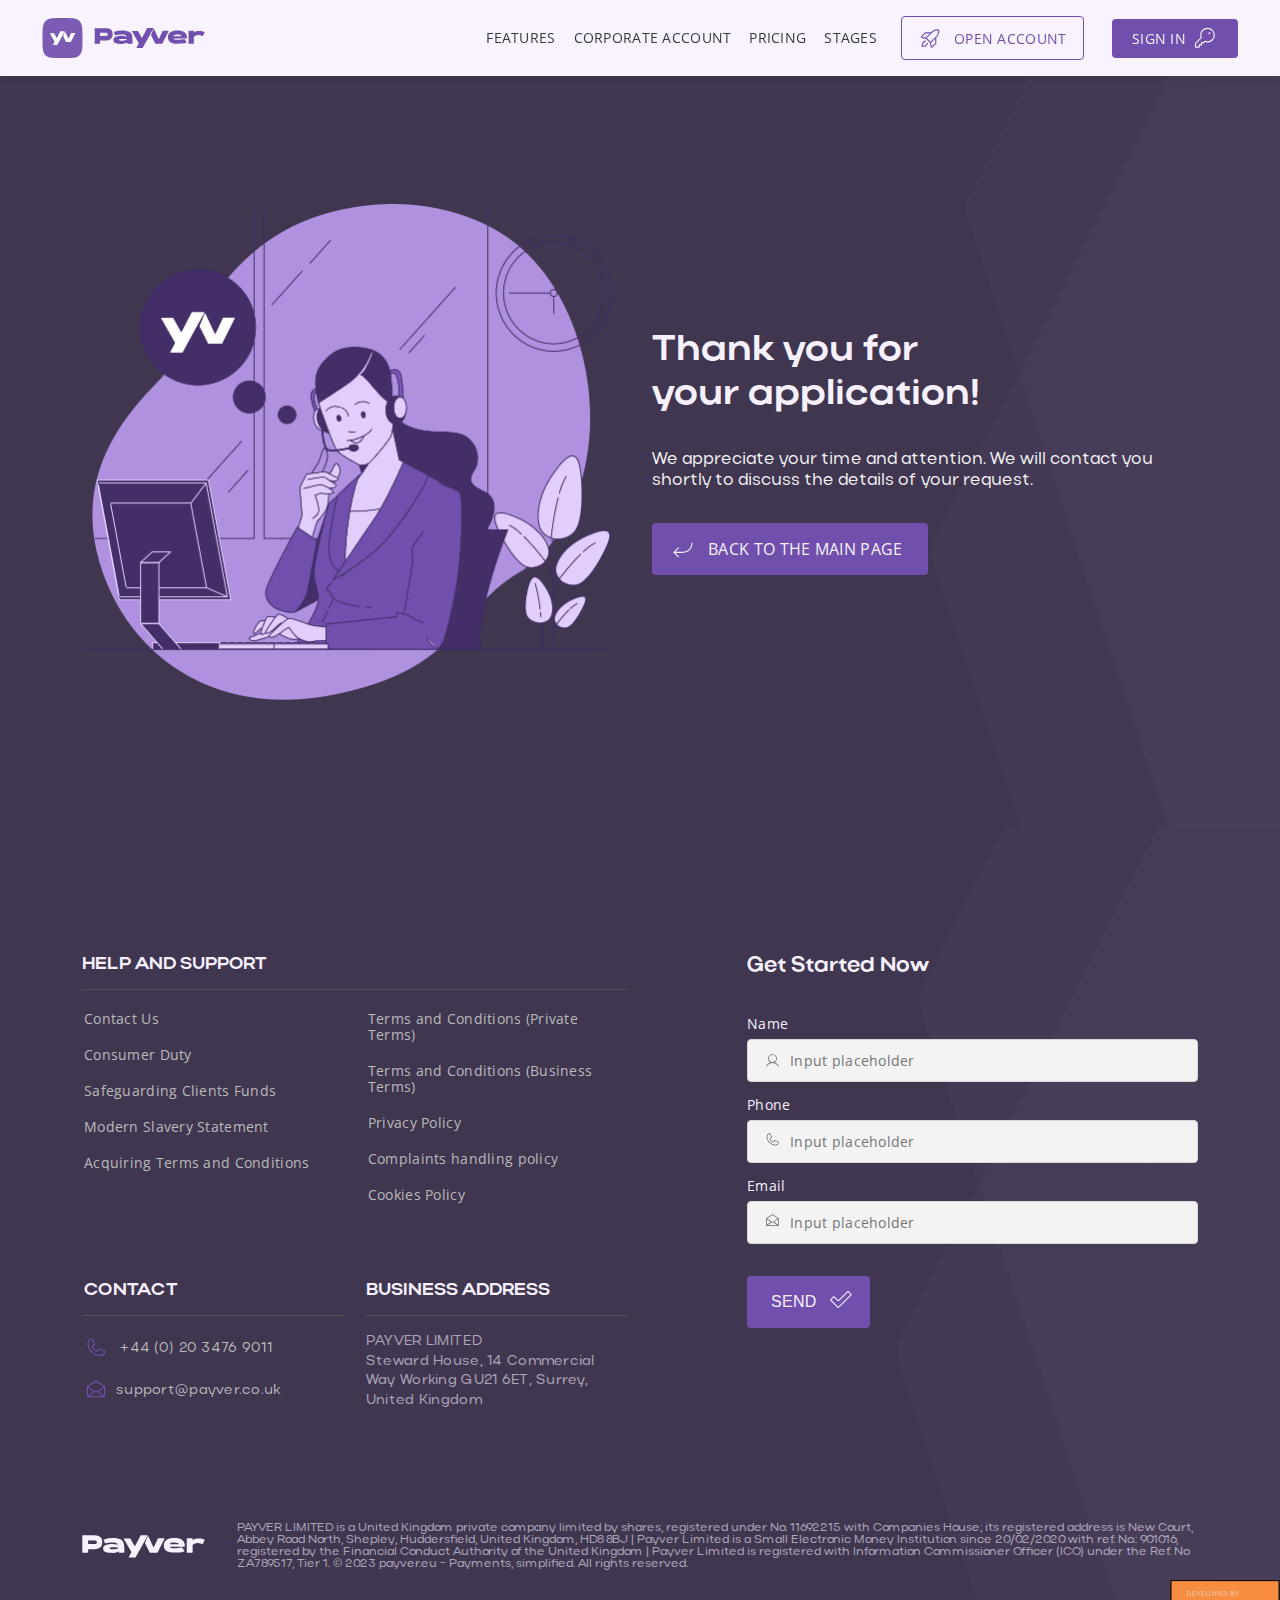
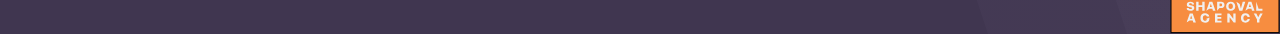
==== commit 357f7c09: "sss" ====
--- a/thank-you-page.html
+++ b/thank-you-page.html
@@ -10,7 +10,7 @@
 
     <title>Payver</title>
 </head>
-<body>
+<body class="thank-you-body">
     <header>
         <div class="header-wrapper">
             <div class="logo">
@@ -44,16 +44,39 @@
         </div>
     </header>
 
+    <div class="munu menu-items">
+        <ul>
+            <li>
+                <a href="#">Features</a>
+            </li>
+            <li>
+                <a href="#">Corporate account</a>
+            </li>
+            <li>
+                <a href="#">Pricing</a>
+            </li>
+            <li>
+                <a href="#">stages</a>
+            </li>
+        </ul>
+        <div class="header-group-button header-group-button2">
+            <button>open account</button>
+            <button>Login</button>
+        </div>
+    </div>
+
     <main class="main">
         <div class="main-container">
+         <div class="wrapper">
             <div class="main-container-left">
                 <img src="image/thank-you-img.png" alt="thank-you-img">
             </div>
             <div class="main-container-right">
                 <h1>Thank you for your application!</h1>
                 <p>We appreciate your time and attention. We will contact you shortly to discuss the details of your request.</p>
-                <button>Back to the main page</button>
+                <a href="#">Back to the main page</a>
             </div>
+         </div>
         </div>
         <footer>
             <div class="wrapper">
@@ -166,5 +189,8 @@
         </footer>
     </main>
 
+    <script src="https://cdnjs.cloudflare.com/ajax/libs/jquery/3.6.0/jquery.min.js"></script>
+    <script src="script/burger.js"></script>
+
 </body>
 </html>--- a/style/style.css
+++ b/style/style.css
@@ -126,7 +126,7 @@
     background: url(../image/button-icon2.svg), #9571D2;
     background-size: inherit;
     background-repeat: no-repeat;
-    background-position: 70px;
+    background-position: 80px;
     transition: all 0.5s;
 }
 
@@ -2047,6 +2047,7 @@
     background-repeat: no-repeat;
     background-size: cover;
     position: relative;
+    background-position: right;
 }
 
 .footer-flex {
@@ -2537,16 +2538,103 @@
     width: inherit;
 }
 
-
-
-
-
-
-
-
-
-
-
+.thank-you-body:after {
+   content: none;
+}
+.main {
+    margin-top: 76px;
+}
+.main-container .wrapper{
+    margin: 0 auto;
+    max-width: 1116px;
+    display: flex;
+    align-items: center;
+}
+.main-container-left {
+    width: 545.997px;
+    min-width: 545.997px;
+    height: 496.167px;
+    margin-right: 24px;
+}
+.main-container-left img {
+    width: 100%;
+    height: 100%;
+    object-fit: contain;
+}
+.main-container-right {
+    display: flex;
+    flex-direction: column;
+    justify-content: center;
+    align-items: flex-start;
+    gap: 32px;
+}
+.main-container-right h1 {
+    color: #F7F1FF;
+    font-family: ActayWide-Bold, sans-serif;
+    font-size: 35px;
+    font-style: normal;
+    font-weight: 700;
+    line-height: normal;
+    width: 356px;
+}
+.main-container-right p {
+    color:#F4F3F5;
+    font-family: Actay-Regular, sans-serif;
+    font-size: 17px;
+    font-style: normal;
+    font-weight: 400;
+    line-height: normal;
+}
+.main-container-right a {
+    border-radius: 4px;
+    background:url(../image/back.svg),#704FAD;
+    background-repeat: no-repeat;
+    background-size: auto;
+    background-position: 18px 15px;
+    display: flex;
+    padding-left: 56px;
+    justify-content: flex-start;
+    align-items: center;
+    width: 276px;
+    max-width: 276px;
+    box-sizing: border-box;
+    height: 52px;
+    border: none;
+    text-decoration: none;
+    color: #F7F1FF;
+    text-align: center;
+    font-size: 16px;
+    font-style: normal;
+    font-weight: 400;
+    line-height: normal;
+    letter-spacing: 0.32px;
+    text-transform: uppercase;
+}
+
+.main-container-right button:hover {
+    background: url(../image/back.svg), #9571D2;
+    background-repeat: no-repeat;
+    background-size: auto;
+    background-position: 18px 15px;
+    transition: all 0.5s;
+}
+
+.main-container-right button:active {
+    background: url(../image/back.svg), #5D4191;
+    background-repeat: no-repeat;
+    background-size: auto;
+    background-position: 18px 15px;
+    transition: all 0.5s;
+}
+.main-container {
+    padding: 128px 0;
+    background: url(../image/Thank.svg), #403650;
+    background-repeat: no-repeat;
+    background-size: cover;
+    position: relative;
+    background-position: right;
+    
+}
 
 
 
@@ -4274,7 +4362,72 @@
         max-width: 216px;
         width: auto;
     }
-
+.main-container {
+    display: flex;
+    min-width: 100%;
+    max-width: 1199px;
+    padding: 64px 32px;
+    justify-content: center;
+    align-items: center;
+    align-content: center;
+    gap: 24px;
+    align-self: stretch;
+    flex-wrap: wrap;
+    box-sizing: border-box;
+}
+.main-container .wrapper {
+    display: flex;
+justify-content: center;
+align-items: center;
+align-content: center;
+gap: 24px;
+align-self: stretch;
+flex-wrap: wrap;
+box-sizing: border-box;
+}
+.main-container {
+    background: #403650;
+}
+.main-container-left {
+    width: 256px;
+    height: 232.637px;
+    min-width: 256px;
+}
+.main-container-right {
+    display: flex;
+min-width: 256px;
+max-width: 512px;
+flex-direction: column;
+justify-content: center;
+align-items: center;
+gap: 32px;
+flex: 1 0 0;
+}
+.main-container-right h1 {
+    font-size: 20px;
+    width: 100%;
+    text-align: center;
+    max-width: 356px;
+}
+.main-container-right p {
+    font-size: 14px;
+    font-style: normal;
+    font-weight: 400;
+    line-height: 140%; /* 19.6px */
+    letter-spacing: 0.28px;
+    text-align: center;
+}
+.main-container-right a {
+    width: 244px;
+    height: 44px;
+    font-size: 14px;
+    font-style: normal;
+    font-weight: 400;
+    line-height: normal;
+    letter-spacing: 0.28px;
+    text-transform: uppercase;
+    background-position: 18px 12px;
+}
 }
 
 @media (max-width: 576px) {
